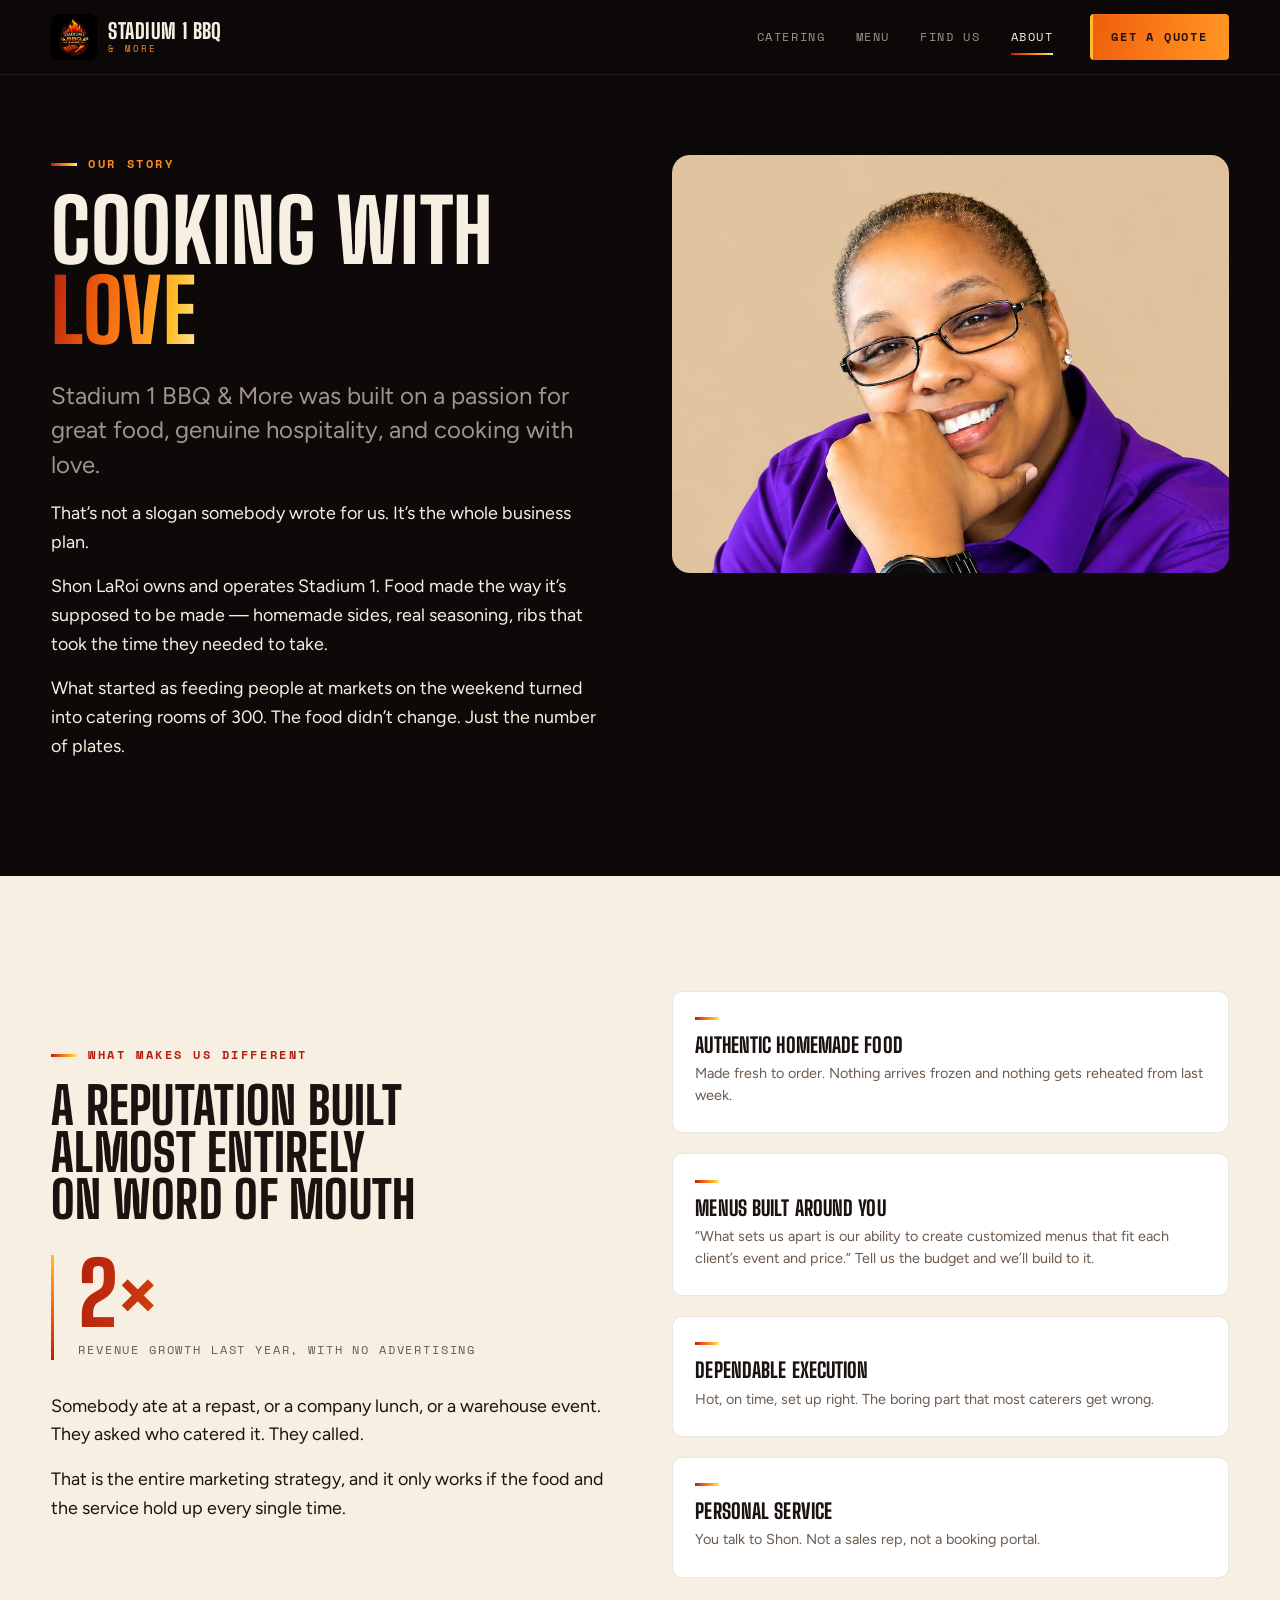
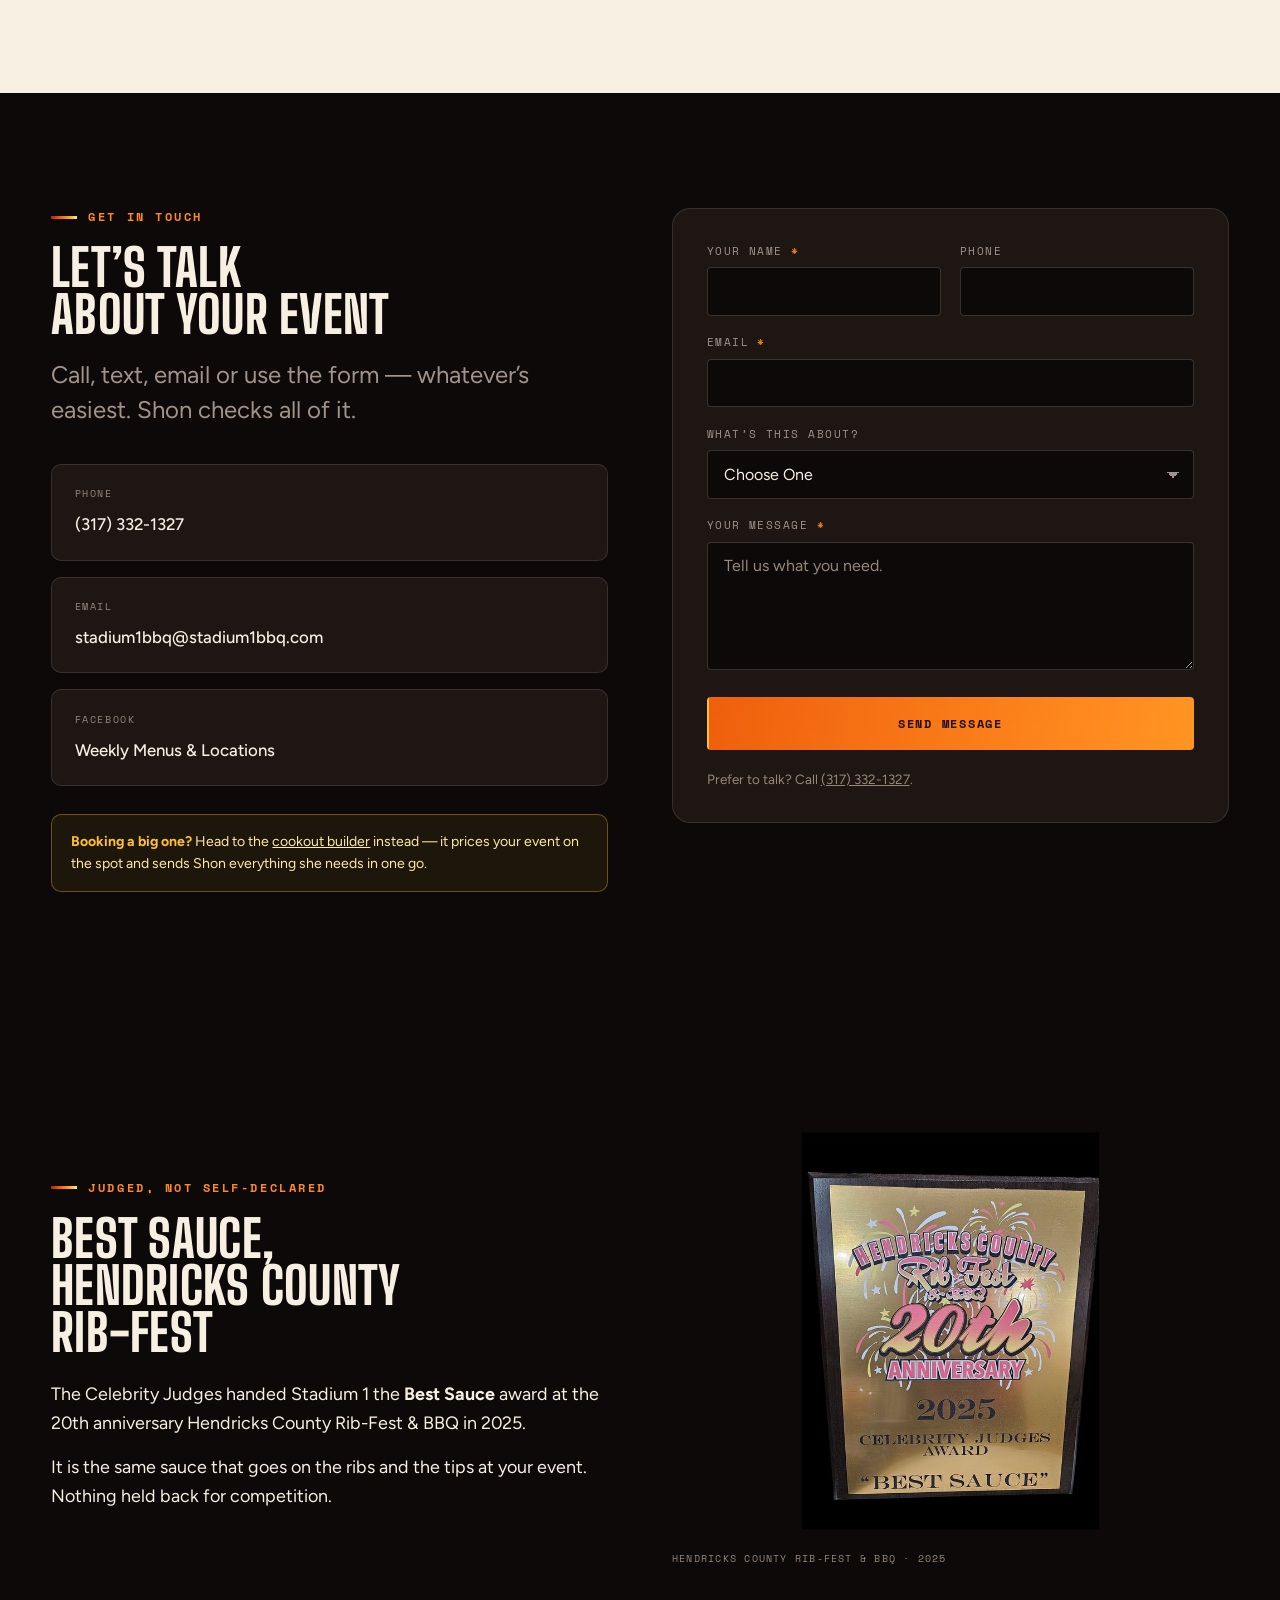
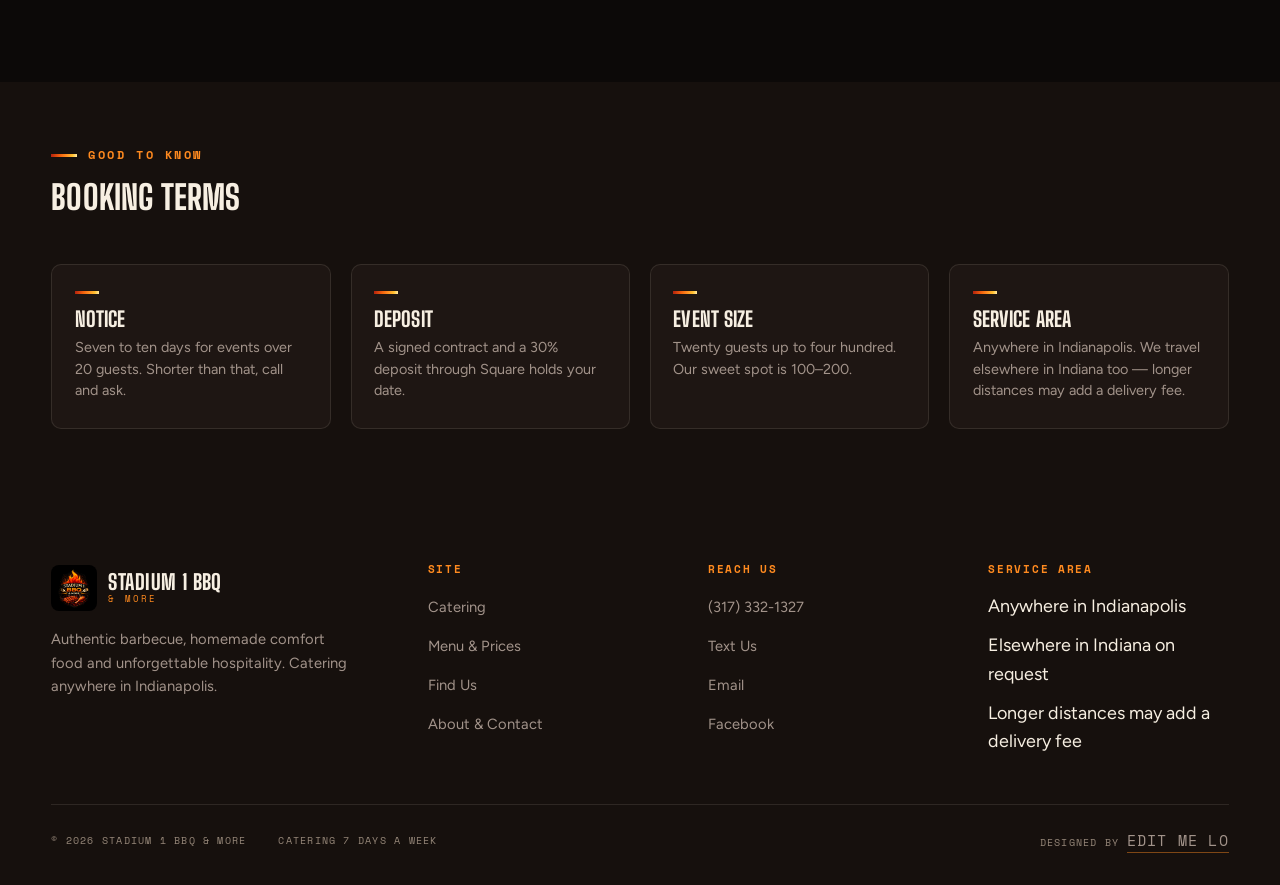
==== about/index.html @ d0ff3a79 "Rebuild the menu and builder from Shon's October pricing sheets Her note with them: "These will be t" ====
<!DOCTYPE html>
<html lang="en">
<head>
<meta charset="utf-8">
<script>document.documentElement.className+=" js";</script>
<meta name="viewport" content="width=device-width, initial-scale=1">
<title>About &amp; Contact — Stadium 1 BBQ &amp; More</title>
<meta name="description" content="Stadium 1 BBQ & More was built on great food, genuine hospitality and cooking with love. Meet Shon LaRoi and get in touch about your event.">
<link rel="canonical" href="https://www.stadium1bbq.com/about">
<meta property="og:title" content="About &amp; Contact — Stadium 1 BBQ &amp; More">
<meta property="og:description" content="Built on great food, genuine hospitality and cooking with love.">
<meta property="og:url" content="https://www.stadium1bbq.com/about">
<meta property="og:image" content="https://www.stadium1bbq.com/assets/img/trifle.jpg">
<link rel="icon" href="/assets/img/logo-sm.png?v=10">
<link rel="preconnect" href="https://fonts.googleapis.com">
<link rel="preconnect" href="https://fonts.gstatic.com" crossorigin>
<link href="https://fonts.googleapis.com/css2?family=Big+Shoulders+Display:wght@700;800&family=Figtree:wght@400;500;600&family=Space+Mono:wght@400;700&display=swap" rel="stylesheet">
<link rel="stylesheet" href="/assets/css/site.css?v=10">
</head>
<body>
<a class="skip-link" href="#main">Skip to content</a>

<header class="masthead">
  <div class="shell masthead__inner">
    <a class="brand" href="/home">
      <img src="/assets/img/logo-sm.png?v=10" alt="" width="46" height="46">
      <span class="brand__type">
        <span class="brand__name">Stadium 1 BBQ</span>
        <span class="brand__sub">&amp; More</span>
      </span>
    </a>
    <button class="burger" data-burger aria-expanded="false" aria-controls="nav" aria-label="Menu">
      <span></span><span></span><span></span>
    </button>
    <nav class="nav" id="nav" data-nav aria-label="Main">
      <a class="nav__link" href="/catering">Catering</a>
      <a class="nav__link" href="/menu">Menu</a>
      <a class="nav__link" href="/find-us">Find Us</a>
      <a class="nav__link" href="/about" aria-current="page">About</a>
      <a class="btn btn--fire nav__cta" href="/catering#build">Get a Quote</a>
    </nav>
  </div>
</header>

<main id="main">

  <!-- ── Story ───────────────────────────────────────────────── -->
  <section class="band" style="padding-top:clamp(3rem,7vw,5rem)">
    <div class="shell">
      <div class="split" style="align-items:start">
        <div data-reveal>
          <p class="eyebrow">Our story</p>
          <h1 class="h-lg">Cooking with<br><span class="hot">love</span></h1>
          <div class="prose" style="margin-top:1.75rem">
            <p class="lede">Stadium 1 BBQ &amp; More was built on a passion for great food, genuine hospitality, and cooking with love.</p>
            <p>That&rsquo;s not a slogan somebody wrote for us. It&rsquo;s the whole business plan.</p>
            <p>Shon LaRoi owns and operates Stadium 1. Food made the way it&rsquo;s supposed to be made &mdash; homemade sides, real seasoning, ribs that took the time they needed to take.</p>
            <p>What started as feeding people at markets on the weekend turned into catering rooms of 300. The food didn&rsquo;t change. Just the number of plates.</p>
          </div>
        </div>
        <div class="split__media" data-reveal data-reveal-delay="1">
          <img src="/assets/img/shon.jpg?v=10" alt="Shon LaRoi, owner of Stadium 1 BBQ &amp; More" loading="lazy" width="1000" height="750">
        </div>
      </div>
    </div>
  </section>

  <!-- ── The word of mouth stat ──────────────────────────────── -->
  <section class="band band--cream">
    <div class="shell">
      <div class="split">
        <div data-reveal>
          <p class="eyebrow">What makes us different</p>
          <h2 class="h-md">A reputation built<br>almost entirely<br>on word of mouth</h2>
          <div class="stat">
            <div class="stat__num">2&times;</div>
            <p class="stat__label">Revenue growth last year, with no advertising</p>
          </div>
          <div class="prose">
            <p>Somebody ate at a repast, or a company lunch, or a warehouse event. They asked who catered it. They called.</p>
            <p>That is the entire marketing strategy, and it only works if the food and the service hold up every single time.</p>
          </div>
        </div>
        <div data-reveal data-reveal-delay="1">
          <div class="steps steps--plain" style="grid-template-columns:1fr">
            <div class="step">
              <h3>Authentic homemade food</h3>
              <p>Made fresh to order. Nothing arrives frozen and nothing gets reheated from last week.</p>
            </div>
            <div class="step">
              <h3>Menus built around you</h3>
              <p>&ldquo;What sets us apart is our ability to create customized menus that fit each client&rsquo;s event and price.&rdquo; Tell us the budget and we&rsquo;ll build to it.</p>
            </div>
            <div class="step">
              <h3>Dependable execution</h3>
              <p>Hot, on time, set up right. The boring part that most caterers get wrong.</p>
            </div>
            <div class="step">
              <h3>Personal service</h3>
              <p>You talk to Shon. Not a sales rep, not a booking portal.</p>
            </div>
          </div>
        </div>
      </div>
    </div>
  </section>

  <!-- ── Contact ─────────────────────────────────────────────── -->
  <section class="band" id="contact">
    <div class="shell">
      <div class="split" style="align-items:start">
        <div data-reveal>
          <p class="eyebrow">Get in touch</p>
          <h2 class="h-md">Let&rsquo;s talk<br>about your event</h2>
          <p class="lede" style="margin-top:1.25rem">Call, text, email or use the form &mdash; whatever&rsquo;s easiest. Shon checks all of it.</p>

          <div class="contacts contacts--stack" style="margin-top:2.25rem">
            <a class="contact-card" href="tel:+13173321327">
              <p class="contact-card__k">Phone</p>
              <p class="contact-card__v">(317) 332-1327</p>
            </a>
            <a class="contact-card" href="mailto:stadium1bbq@stadium1bbq.com">
              <p class="contact-card__k">Email</p>
              <p class="contact-card__v contact-card__v--email">stadium1bbq@stadium1bbq.com</p>
            </a>
            <a class="contact-card" href="https://www.facebook.com/Stadium1BBQSportsPubAndGrill/" target="_blank" rel="noopener">
              <p class="contact-card__k">Facebook</p>
              <p class="contact-card__v">Weekly Menus &amp; Locations</p>
            </a>
          </div>

          <div class="notice" style="margin-top:1.75rem">
            <strong>Booking a big one?</strong>
            Head to the <a href="/catering#build">cookout builder</a> instead &mdash; it prices your event on the spot and sends Shon everything she needs in one go.
          </div>
        </div>

        <div class="panel" data-reveal data-reveal-delay="1">
          <form class="form" data-no-endpoint novalidate>
            <div class="form__row">
              <div>
                <label for="c-name">Your name <span class="req">*</span></label>
                <input id="c-name" name="name" type="text" autocomplete="name" required>
              </div>
              <div>
                <label for="c-phone">Phone</label>
                <input id="c-phone" name="phone" type="tel" autocomplete="tel">
              </div>
            </div>

            <div>
              <label for="c-email">Email <span class="req">*</span></label>
              <input id="c-email" name="email" type="email" autocomplete="email" required>
            </div>

            <div>
              <label for="c-subject">What&rsquo;s this about?</label>
              <select id="c-subject" name="subject">
                <option value="">Choose One</option>
                <option>Catering Inquiry</option>
                <option>Market Plates &amp; Locations</option>
                <option>Desserts</option>
                <option>Something Else</option>
              </select>
            </div>

            <div>
              <label for="c-message">Your message <span class="req">*</span></label>
              <textarea id="c-message" name="message" required placeholder="Tell us what you need."></textarea>
            </div>

            <div class="notice" data-form-status hidden></div>

            <button class="btn btn--fire" type="submit">Send Message</button>
            <p class="form__note">Prefer to talk? Call <a href="tel:+13173321327">(317) 332-1327</a>.</p>
          </form>
        </div>
      </div>
    </div>
  </section>

  <!-- ── Proof ───────────────────────────────────────────────── -->
  <section class="band">
    <div class="shell">
      <div class="split">
        <div data-reveal>
          <p class="eyebrow">Judged, not self-declared</p>
          <h2 class="h-md">Best Sauce,<br>Hendricks County<br>Rib-Fest</h2>
          <div class="prose" style="margin-top:1.5rem">
            <p>The Celebrity Judges handed Stadium 1 the <strong>Best Sauce</strong> award at the 20th anniversary Hendricks County Rib-Fest &amp; BBQ in 2025.</p>
            <p>It is the same sauce that goes on the ribs and the tips at your event. Nothing held back for competition.</p>
          </div>
        </div>
        <div class="split__media" data-reveal data-reveal-delay="1">
          <figure class="figure-wide">
            <img src="/assets/img/award.jpg?v=10" alt="Hendricks County Rib-Fest 2025 Celebrity Judges Award plaque for Best Sauce" loading="lazy" width="1000" height="750">
            <figcaption>Hendricks County Rib-Fest &amp; BBQ &middot; 2025</figcaption>
          </figure>
        </div>
      </div>
    </div>
  </section>

  <!-- ── Booking terms ───────────────────────────────────────── -->
  <section class="band band--coal band--tight">
    <div class="shell">
      <div class="head" data-reveal>
        <div>
          <p class="eyebrow">Good to know</p>
          <h2 class="h-sm">Booking terms</h2>
        </div>
      </div>
      <div class="steps steps--plain">
        <div class="step" data-reveal>
          <h3>Notice</h3>
          <p>Seven to ten days for events over 20 guests. Shorter than that, call and ask.</p>
        </div>
        <div class="step" data-reveal data-reveal-delay="1">
          <h3>Deposit</h3>
          <p>A signed contract and a 30% deposit through Square holds your date.</p>
        </div>
        <div class="step" data-reveal data-reveal-delay="2">
          <h3>Event size</h3>
          <p>Twenty guests up to four hundred. Our sweet spot is 100&ndash;200.</p>
        </div>
        <div class="step" data-reveal data-reveal-delay="3">
          <h3>Service area</h3>
          <p>Anywhere in Indianapolis. We travel elsewhere in Indiana too &mdash; longer distances may add a delivery fee.</p>
        </div>
      </div>
    </div>
  </section>

</main>

<footer class="footer">
  <div class="shell">
    <div class="footer__grid">
      <div>
        <a class="brand" href="/home" style="margin-bottom:1.1rem">
          <img src="/assets/img/logo-sm.png?v=10" alt="" width="46" height="46">
          <span class="brand__type">
            <span class="brand__name">Stadium 1 BBQ</span>
            <span class="brand__sub">&amp; More</span>
          </span>
        </a>
        <p class="footer__blurb">Authentic barbecue, homemade comfort food and unforgettable hospitality. Catering anywhere in Indianapolis.</p>
      </div>
      <div>
        <h3>Site</h3>
        <ul>
          <li><a href="/catering">Catering</a></li>
          <li><a href="/menu">Menu &amp; Prices</a></li>
          <li><a href="/find-us">Find Us</a></li>
          <li><a href="/about">About &amp; Contact</a></li>
        </ul>
      </div>
      <div>
        <h3>Reach Us</h3>
        <ul>
          <li><a href="tel:+13173321327">(317) 332-1327</a></li>
          <li><a href="sms:+13173321327">Text Us</a></li>
          <li><a href="mailto:stadium1bbq@stadium1bbq.com">Email</a></li>
          <li><a href="https://www.facebook.com/Stadium1BBQSportsPubAndGrill/" target="_blank" rel="noopener">Facebook</a></li>
        </ul>
      </div>
      <div>
        <h3>Service Area</h3>
        <ul>
          <li>Anywhere in Indianapolis</li>
          <li>Elsewhere in Indiana on request</li>
          <li>Longer distances may add a delivery fee</li>
        </ul>
      </div>
    </div>
    <div class="footer__bottom">
      <p>&copy; <span data-year>2026</span> Stadium 1 BBQ &amp; More</p>
      <p>Catering 7 Days a Week</p>
      <p class="footer__credit">Designed by <a href="https://www.editmelo.com/" target="_blank" rel="noopener">Edit Me Lo</a></p>
    </div>
  </div>
</footer>

<script src="/assets/js/site.js?v=10" defer></script>
</body>
</html>
---- assets/css/site.css ----
/* ==========================================================================
   Stadium 1 BBQ & More — site styles
   Palette sampled from the logo: char ground + ember→gold heat ramp.
   ========================================================================== */

/* --------------------------------------------------------------------------
   1. Tokens
   -------------------------------------------------------------------------- */
:root {
  /* Ground — warm-biased blacks, never pure #000 */
  --char:        #0c0908;
  --coal:        #16100d;
  --soot:        #1e1613;
  --ash:         #2e231d;

  /* Warm paper — the hospitality half of the brand */
  --cream:       #f7efe2;
  --cream-deep:  #ece0cd;
  --ink:         #1a1310;

  /* The heat ramp. Used as a gradient, not as flat accents. */
  --ember-deep:  #b3200e;
  --ember:       #ef5f0c;
  --flame:       #ff8a1f;
  --gold:        #ffc02e;
  --white-hot:   #ffe9a8;

  --smoke:       #a2938a;
  /* Light enough to clear 4.5:1 on every dark surface we use, since this
     colour carries small labels, notes and table headers. */
  --smoke-dim:   #968779;

  --ramp: linear-gradient(100deg, var(--ember-deep) 0%, var(--ember) 34%, var(--flame) 58%, var(--gold) 82%, var(--white-hot) 100%);
  --ramp-v: linear-gradient(to top, var(--ember-deep) 0%, var(--ember) 45%, var(--flame) 72%, var(--gold) 100%);
  /* Button ramp starts at ember, not the deep red — dark label text only
     reaches 2.7:1 against #b3200e but clears 5.4:1 from ember upward. */
  --ramp-btn: linear-gradient(100deg, var(--ember) 0%, var(--flame) 45%, var(--gold) 100%);

  /* Type */
  --display: "Big Shoulders Display", "Haettenschweiler", "Arial Narrow", sans-serif;
  --body:    "Figtree", -apple-system, BlinkMacSystemFont, "Segoe UI", Roboto, sans-serif;
  --ticket:  "Space Mono", ui-monospace, "SFMono-Regular", Menlo, monospace;

  /* Scale */
  --step--1: clamp(0.82rem, 0.79rem + 0.15vw, 0.9rem);
  --step-0:  clamp(1rem, 0.96rem + 0.2vw, 1.12rem);
  --step-1:  clamp(1.2rem, 1.1rem + 0.5vw, 1.5rem);
  --step-2:  clamp(1.5rem, 1.3rem + 1vw, 2.2rem);
  --step-3:  clamp(2rem, 1.6rem + 2vw, 3.4rem);
  --step-4:  clamp(2.8rem, 1.9rem + 4.4vw, 6rem);
  --step-5:  clamp(3.4rem, 2rem + 7vw, 9rem);

  --gutter: clamp(1.25rem, 4vw, 3.5rem);
  --measure: 62ch;
  --shell: 1240px;

  --r-sm: 4px;
  --r:    10px;
  --r-lg: 18px;

  --ease: cubic-bezier(.22, .68, .3, 1);
}

/* --------------------------------------------------------------------------
   2. Reset & base
   -------------------------------------------------------------------------- */
*, *::before, *::after { box-sizing: border-box; }

html { -webkit-text-size-adjust: 100%; scroll-behavior: smooth; }

body {
  margin: 0;
  background: var(--char);
  color: var(--cream);
  font-family: var(--body);
  font-size: var(--step-0);
  line-height: 1.6;
  -webkit-font-smoothing: antialiased;
  overflow-x: hidden;
}

img, svg, video { display: block; max-width: 100%; height: auto; }

h1, h2, h3, h4 {
  font-family: var(--display);
  font-weight: 800;
  line-height: 0.92;
  letter-spacing: 0.005em;
  text-transform: uppercase;
  margin: 0;
  text-wrap: balance;
}

p { margin: 0 0 1rem; }
p:last-child { margin-bottom: 0; }

a { color: inherit; }

:focus-visible {
  outline: 3px solid var(--gold);
  outline-offset: 3px;
  border-radius: 2px;
}

.skip-link {
  position: absolute; left: 0; top: -100px;
  background: var(--gold); color: var(--ink);
  padding: 0.75rem 1.25rem; z-index: 200;
  font-family: var(--ticket); font-size: 0.8rem;
  text-transform: uppercase; letter-spacing: 0.1em;
  text-decoration: none;
}
.skip-link:focus { top: 0; }

.sr-only {
  position: absolute; width: 1px; height: 1px;
  padding: 0; margin: -1px; overflow: hidden;
  clip: rect(0 0 0 0); white-space: nowrap; border: 0;
}

/* --------------------------------------------------------------------------
   3. Layout primitives
   -------------------------------------------------------------------------- */
.shell {
  width: min(100% - (var(--gutter) * 2), var(--shell));
  margin-inline: auto;
}
.shell--wide { width: min(100% - (var(--gutter) * 2), 1480px); }

.band { padding-block: clamp(3.5rem, 9vw, 7.5rem); position: relative; }
.band--tight { padding-block: clamp(2.5rem, 5vw, 4rem); }
.band--cream { background: var(--cream); color: var(--ink); }
.band--coal  { background: var(--coal); }

/* Hairline of heat between bands */
.band--cream + .band, .band + .band--cream { border-top: none; }

.rule {
  height: 3px; border: 0; margin: 0;
  background: var(--ramp);
}
.rule--thin { height: 2px; opacity: 0.7; }

/* --------------------------------------------------------------------------
   4. Typographic components
   -------------------------------------------------------------------------- */
.eyebrow {
  font-family: var(--ticket);
  font-size: 0.72rem;
  font-weight: 700;
  text-transform: uppercase;
  letter-spacing: 0.22em;
  color: var(--flame);
  margin: 0 0 1.1rem;
  display: flex;
  align-items: center;
  gap: 0.7rem;
}
.eyebrow::before {
  content: "";
  width: 26px; height: 3px;
  background: var(--ramp);
  flex: none;
}
.band--cream .eyebrow { color: var(--ember-deep); }

.h-xl { font-size: var(--step-5); }
.h-lg { font-size: var(--step-4); }
.h-md { font-size: var(--step-3); }
.h-sm { font-size: var(--step-2); }

.lede {
  font-size: var(--step-1);
  line-height: 1.45;
  color: var(--smoke);
  max-width: 46ch;
  font-weight: 400;
}
.band--cream .lede { color: #59493f; }

.prose { max-width: var(--measure); }
.prose p + p { margin-top: 0.4rem; }

/* Heat-filled headline word */
.hot {
  background: var(--ramp);
  -webkit-background-clip: text;
  background-clip: text;
  color: transparent;
}

/* --------------------------------------------------------------------------
   5. Buttons
   -------------------------------------------------------------------------- */
.btn {
  --btn-bg: transparent;
  --btn-fg: var(--cream);
  display: inline-flex;
  align-items: center;
  justify-content: center;
  gap: 0.6rem;
  padding: 0.95rem 1.7rem;
  font-family: var(--ticket);
  font-size: 0.78rem;
  font-weight: 700;
  text-transform: uppercase;
  letter-spacing: 0.14em;
  text-decoration: none;
  border: 2px solid var(--ash);
  border-radius: var(--r-sm);
  background: var(--btn-bg);
  color: var(--btn-fg);
  cursor: pointer;
  transition: transform .18s var(--ease), border-color .18s var(--ease), background-color .18s var(--ease), color .18s var(--ease);
  text-align: center;
}
.btn:hover { transform: translateY(-2px); }

.btn--fire {
  border-color: transparent;
  background: var(--ramp-btn);
  background-size: 180% 100%;
  background-position: 0% 50%;
  color: #22120a;
  transition: transform .18s var(--ease), background-position .45s var(--ease);
}
.btn--fire:hover { background-position: 100% 50%; }

.btn--ghost { border-color: rgba(247,239,226,.28); }
.btn--ghost:hover { border-color: var(--gold); color: var(--gold); }

.band--cream .btn--ghost { border-color: rgba(26,19,16,.22); color: var(--ink); }
.band--cream .btn--ghost:hover { border-color: var(--ember-deep); color: var(--ember-deep); }

.btn-row { display: flex; flex-wrap: wrap; gap: 0.85rem; }

/* --------------------------------------------------------------------------
   6. Header
   -------------------------------------------------------------------------- */
.masthead {
  position: sticky; top: 0; z-index: 100;
  background: rgba(12,9,8,.82);
  backdrop-filter: blur(14px);
  -webkit-backdrop-filter: blur(14px);
  border-bottom: 1px solid rgba(247,239,226,.09);
}
.masthead__inner {
  display: flex; align-items: center; gap: 1.5rem;
  min-height: 74px;
}
.brand { display: flex; align-items: center; gap: 0.7rem; text-decoration: none; flex: none; }
.brand img { width: 46px; height: 46px; object-fit: contain; border-radius: 8px; }
.brand__type { display: flex; flex-direction: column; line-height: 1; }
.brand__name {
  font-family: var(--display); font-weight: 800;
  font-size: 1.32rem; text-transform: uppercase;
  letter-spacing: 0.02em; color: var(--cream);
}
.brand__sub {
  font-family: var(--ticket); font-size: 0.56rem;
  letter-spacing: 0.24em; text-transform: uppercase;
  color: var(--flame); margin-top: 3px;
}

.nav { margin-left: auto; display: flex; align-items: center; gap: 1.9rem; }
.nav__link {
  font-family: var(--ticket); font-size: 0.75rem;
  text-transform: uppercase; letter-spacing: 0.13em;
  text-decoration: none; color: var(--smoke);
  padding: 0.4rem 0; position: relative;
  transition: color .18s var(--ease);
}
.nav__link:hover, .nav__link[aria-current="page"] { color: var(--cream); }
.nav__link[aria-current="page"]::after {
  content: ""; position: absolute; left: 0; right: 0; bottom: -2px;
  height: 2px; background: var(--ramp);
}

.nav__cta { margin-left: 0.4rem; padding: 0.7rem 1.2rem; }

.burger {
  display: none; margin-left: auto;
  width: 46px; height: 46px;
  background: none; border: 1px solid rgba(247,239,226,.2);
  border-radius: var(--r-sm); cursor: pointer;
  padding: 0; place-items: center;
}
.burger span {
  display: block; width: 20px; height: 2px;
  background: var(--cream); margin: 3.5px auto;
  transition: transform .25s var(--ease), opacity .2s var(--ease);
}
.burger[aria-expanded="true"] span:nth-child(1) { transform: translateY(5.5px) rotate(45deg); }
.burger[aria-expanded="true"] span:nth-child(2) { opacity: 0; }
.burger[aria-expanded="true"] span:nth-child(3) { transform: translateY(-5.5px) rotate(-45deg); }

@media (max-width: 900px) {
  .burger { display: grid; }
  .nav {
    position: fixed; inset: 74px 0 auto 0;
    flex-direction: column; align-items: stretch; gap: 0;
    background: var(--coal);
    border-bottom: 1px solid rgba(247,239,226,.1);
    padding: 0.5rem var(--gutter) 1.75rem;
    transform: translateY(-12px);
    opacity: 0; visibility: hidden;
    transition: opacity .22s var(--ease), transform .22s var(--ease), visibility .22s;
  }
  .nav[data-open="true"] { opacity: 1; visibility: visible; transform: translateY(0); }
  .nav__link { padding: 1rem 0; border-bottom: 1px solid rgba(247,239,226,.08); font-size: 0.95rem; }
  .nav__link[aria-current="page"]::after { display: none; }
  .nav__cta { margin: 1.25rem 0 0; }
}

/* --------------------------------------------------------------------------
   7. Hero
   -------------------------------------------------------------------------- */
.hero { position: relative; isolation: isolate; overflow: hidden; }
.hero__media { position: absolute; inset: 0; z-index: -2; }
.hero__media img { width: 100%; height: 100%; object-fit: cover; }
.hero__media::after {
  content: ""; position: absolute; inset: 0;
  background:
    linear-gradient(to top, var(--char) 4%, rgba(12,9,8,.86) 32%, rgba(12,9,8,.52) 66%, rgba(12,9,8,.72) 100%),
    radial-gradient(90% 70% at 15% 82%, rgba(239,95,12,.22), transparent 62%);
}
/* Photo-free hero. Used where we have no real photograph of Shon's food
   rather than filling the space with stock. Ember glow off the bottom
   left, with charcoal grate lines rising out of it. */
.hero--type {
  background:
    radial-gradient(115% 85% at 10% 105%, rgba(239,95,12,.30), transparent 62%),
    radial-gradient(75% 60% at 88% -10%, rgba(255,192,46,.10), transparent 65%),
    var(--char);
}
.hero--type::before {
  content: "";
  position: absolute; inset: 0; z-index: -1;
  background: repeating-linear-gradient(90deg,
    rgba(247,239,226,.055) 0 1px, transparent 1px 44px);
  -webkit-mask-image: linear-gradient(to top, #000 0%, transparent 68%);
  mask-image: linear-gradient(to top, #000 0%, transparent 68%);
  pointer-events: none;
}

/* For high-key photographs that would otherwise fight the headline. */
.hero--bright .hero__media::after {
  background:
    linear-gradient(to right, rgba(12,9,8,.94) 0%, rgba(12,9,8,.82) 38%, rgba(12,9,8,.42) 78%, rgba(12,9,8,.55) 100%),
    linear-gradient(to top, var(--char) 3%, rgba(12,9,8,.7) 30%, rgba(12,9,8,.4) 70%, rgba(12,9,8,.65) 100%);
}
@media (max-width: 760px) {
  .hero--bright .hero__media::after {
    background: linear-gradient(to top, var(--char) 3%, rgba(12,9,8,.88) 30%, rgba(12,9,8,.78) 100%);
  }
}
.hero__inner {
  padding-block: clamp(5rem, 15vh, 9rem) clamp(3.5rem, 8vh, 6rem);
  min-height: min(86vh, 780px);
  display: flex; flex-direction: column; justify-content: flex-end;
}
.hero h1 {
  font-size: var(--step-5);
  max-width: 15ch;
  margin-bottom: 1.5rem;
}
.hero .lede { max-width: 44ch; color: #d6c9bd; margin-bottom: 2.2rem; }

/* Ticket strip of hard facts */
.facts {
  display: flex; flex-wrap: wrap;
  font-family: var(--ticket);
  font-size: 0.7rem; text-transform: uppercase;
  letter-spacing: 0.14em; color: var(--smoke);
  border-top: 1px solid rgba(247,239,226,.14);
  margin-top: clamp(2.5rem, 6vw, 4rem);
  padding-top: 1.1rem;
  gap: 0.6rem 2rem;
}
.facts b { color: var(--gold); font-weight: 700; }

/* --------------------------------------------------------------------------
   8. Two-door split (catering | plates)
   -------------------------------------------------------------------------- */
.doors { display: grid; gap: 1.25rem; grid-template-columns: repeat(2, 1fr); }
@media (max-width: 780px) { .doors { grid-template-columns: 1fr; } }

.door {
  position: relative; isolation: isolate; overflow: hidden;
  border-radius: var(--r-lg);
  min-height: 380px;
  padding: clamp(1.6rem, 3vw, 2.5rem);
  display: flex; flex-direction: column; justify-content: flex-end;
  text-decoration: none; color: var(--cream);
  border: 1px solid rgba(247,239,226,.1);
  transition: transform .3s var(--ease), border-color .3s var(--ease);
}
.door:hover { transform: translateY(-5px); border-color: rgba(255,192,46,.45); }
.door img {
  position: absolute; inset: 0; z-index: -2;
  width: 100%; height: 100%; object-fit: cover;
  transition: transform .6s var(--ease);
}
.door:hover img { transform: scale(1.05); }
.door::after {
  content: ""; position: absolute; inset: 0; z-index: -1;
  background: linear-gradient(to top, rgba(12,9,8,.95) 12%, rgba(12,9,8,.55) 55%, rgba(12,9,8,.25) 100%);
}
.door h3 { font-size: var(--step-3); margin-bottom: 0.6rem; }
.door p { color: #cdbfb3; max-width: 34ch; margin-bottom: 1.2rem; font-size: 0.96rem; }
.door__go {
  font-family: var(--ticket); font-size: 0.74rem;
  text-transform: uppercase; letter-spacing: 0.14em;
  color: var(--gold); display: inline-flex; align-items: center; gap: 0.5rem;
}
.door__go span { transition: transform .25s var(--ease); display: inline-block; }
.door:hover .door__go span { transform: translateX(5px); }

/* Photo-free door. Same grate-and-ember language as .hero--type. */
.door--type {
  background:
    radial-gradient(105% 80% at 8% 108%, rgba(239,95,12,.30), transparent 62%),
    linear-gradient(170deg, var(--soot), var(--char) 72%);
}
.door--type::before {
  content: ""; position: absolute; inset: 0; z-index: -1;
  background: repeating-linear-gradient(90deg,
    rgba(247,239,226,.06) 0 1px, transparent 1px 38px);
  -webkit-mask-image: linear-gradient(to top, #000 0%, transparent 72%);
  mask-image: linear-gradient(to top, #000 0%, transparent 72%);
}
.door--type::after { display: none; }
.door--type { min-height: 300px; }

/* Second door reads warmer, so the pair doesn't look like a mistake. */
.door--type.door--gold {
  background:
    radial-gradient(105% 80% at 92% 108%, rgba(255,192,46,.24), transparent 62%),
    linear-gradient(190deg, var(--soot), var(--char) 72%);
}

/* --------------------------------------------------------------------------
   9. Section heading block
   -------------------------------------------------------------------------- */
.head {
  display: grid; grid-template-columns: minmax(0,1fr) minmax(0,auto);
  gap: 1.5rem 3rem; align-items: end;
  margin-bottom: clamp(2rem, 4vw, 3.25rem);
}
@media (max-width: 760px) { .head { grid-template-columns: 1fr; align-items: start; } }

/* --------------------------------------------------------------------------
   10. Dish grid
   -------------------------------------------------------------------------- */
.dishes { display: grid; gap: 1.25rem; grid-template-columns: repeat(auto-fit, minmax(250px, 1fr)); }

.dish {
  border-radius: var(--r); overflow: hidden;
  background: var(--soot);
  border: 1px solid rgba(247,239,226,.09);
  display: flex; flex-direction: column;
  transition: border-color .25s var(--ease), transform .25s var(--ease);
}
.dish:hover { border-color: rgba(255,138,31,.4); transform: translateY(-3px); }
.dish__img { aspect-ratio: 4 / 3; overflow: hidden; background: var(--ash); }
.dish__img img { width: 100%; height: 100%; object-fit: cover; }
.dish__body { padding: 1.15rem 1.25rem 1.35rem; flex: 1; display: flex; flex-direction: column; }
.dish h3 { font-size: 1.45rem; margin-bottom: 0.4rem; }
.dish p { color: var(--smoke); font-size: 0.9rem; line-height: 1.5; margin-bottom: 0.9rem; }
.dish__price {
  margin-top: auto;
  font-family: var(--ticket); font-size: 0.78rem;
  color: var(--gold); letter-spacing: 0.04em;
}
.dish__tag {
  display: inline-block;
  font-family: var(--ticket); font-size: 0.6rem;
  text-transform: uppercase; letter-spacing: 0.16em;
  color: var(--flame); border: 1px solid rgba(255,138,31,.4);
  padding: 0.2rem 0.5rem; border-radius: 2px; margin-bottom: 0.7rem;
  align-self: flex-start;
}

/* --------------------------------------------------------------------------
   11. Story / word-of-mouth
   -------------------------------------------------------------------------- */
.split {
  display: grid; gap: clamp(2rem, 5vw, 4.5rem);
  grid-template-columns: repeat(auto-fit, minmax(300px, 1fr));
  align-items: center;
}
.split__media img { border-radius: var(--r-lg); width: 100%; }

.stat {
  border-left: 3px solid transparent;
  border-image: var(--ramp-v) 1;
  padding-left: 1.5rem;
  margin: 2rem 0;
}
.stat__num {
  font-family: var(--display); font-weight: 800;
  font-size: var(--step-4); line-height: 0.9;
  background: var(--ramp); -webkit-background-clip: text; background-clip: text; color: transparent;
}
.stat__label {
  font-family: var(--ticket); font-size: 0.72rem;
  text-transform: uppercase; letter-spacing: 0.16em;
  color: var(--smoke-dim); margin-top: 0.5rem;
}
.band--cream .stat__label { color: #6b5a4e; }

/* --------------------------------------------------------------------------
   12. Steps
   -------------------------------------------------------------------------- */
.steps { display: grid; gap: 1.25rem; grid-template-columns: repeat(auto-fit, minmax(215px, 1fr)); counter-reset: step; }
.step {
  padding: 1.6rem 1.4rem;
  border: 1px solid rgba(247,239,226,.1);
  border-radius: var(--r);
  background: var(--soot);
  counter-increment: step;
  position: relative;
}
.step::before {
  content: counter(step, decimal-leading-zero);
  font-family: var(--ticket); font-size: 0.75rem; font-weight: 700;
  color: var(--ember); letter-spacing: 0.1em;
  display: block; margin-bottom: 0.9rem;
}
/* Numbers belong on a real sequence. Lists of qualities or facts get a
   heat mark instead, so the order doesn't imply a ranking. */
.steps--plain .step::before {
  content: "";
  width: 24px; height: 3px;
  background: var(--ramp);
  margin-bottom: 1rem;
}
.step h3 { font-size: 1.3rem; margin-bottom: 0.5rem; }
.step p { color: var(--smoke); font-size: 0.9rem; line-height: 1.5; }
.band--cream .step { background: #fff; border-color: rgba(26,19,16,.1); }
.band--cream .step p { color: #6b5a4e; }

/* --------------------------------------------------------------------------
   13. THE COOKOUT BUILDER  (signature)
   -------------------------------------------------------------------------- */
.builder {
  display: grid;
  grid-template-columns: minmax(0, 1.25fr) minmax(0, 1fr);
  gap: clamp(1.25rem, 2.5vw, 2rem);
  align-items: start;
}
/* Grid and flex children default to min-width:auto, which lets long
   content push the layout wider than the viewport. */
.builder > *, .split > *, .head > *, .footer__grid > * { min-width: 0; }
@media (max-width: 940px) { .builder { grid-template-columns: 1fr; } }

.panel {
  background: var(--soot);
  border: 1px solid rgba(247,239,226,.11);
  border-radius: var(--r-lg);
  padding: clamp(1.4rem, 3vw, 2.1rem);
}

.field + .field { margin-top: 2.1rem; }

.field__label {
  display: flex; align-items: baseline; justify-content: space-between;
  gap: 1rem; margin-bottom: 0.9rem;
}
.field__label h3 { font-size: 1.28rem; }
.field__hint {
  font-family: var(--ticket); font-size: 0.66rem;
  text-transform: uppercase; letter-spacing: 0.13em;
  color: var(--smoke-dim);
}

/* Guest slider */
.guests { display: flex; align-items: center; gap: 1.25rem; flex-wrap: wrap; }
.guests__count {
  font-family: var(--display); font-weight: 800;
  font-size: clamp(2.6rem, 6vw, 3.8rem); line-height: 0.85;
  background: var(--ramp); -webkit-background-clip: text; background-clip: text; color: transparent;
  min-width: 3.4ch;
  font-variant-numeric: tabular-nums;
}
.guests__unit {
  font-family: var(--ticket); font-size: 0.68rem;
  text-transform: uppercase; letter-spacing: 0.16em; color: var(--smoke-dim);
}

input[type="range"] {
  -webkit-appearance: none; appearance: none;
  width: 100%; height: 30px; background: none; cursor: pointer; margin: 0;
}
input[type="range"]::-webkit-slider-runnable-track {
  height: 8px; border-radius: 99px;
  background: linear-gradient(to right, var(--ember-deep), var(--flame) var(--fill, 40%), rgba(247,239,226,.13) var(--fill, 40%));
}
input[type="range"]::-moz-range-track {
  height: 8px; border-radius: 99px; background: rgba(247,239,226,.13);
}
input[type="range"]::-moz-range-progress {
  height: 8px; border-radius: 99px; background: linear-gradient(to right, var(--ember-deep), var(--flame));
}
input[type="range"]::-webkit-slider-thumb {
  -webkit-appearance: none; appearance: none;
  width: 26px; height: 26px; margin-top: -9px;
  border-radius: 50%;
  background: var(--gold);
  border: 3px solid var(--char);
  box-shadow: 0 0 0 1px var(--gold), 0 0 18px rgba(255,192,46,.55);
}
input[type="range"]::-moz-range-thumb {
  width: 20px; height: 20px; border-radius: 50%;
  background: var(--gold); border: 3px solid var(--char);
  box-shadow: 0 0 0 1px var(--gold), 0 0 18px rgba(255,192,46,.55);
}

/* Choice chips */
.chips { display: flex; flex-wrap: wrap; gap: 0.6rem; }
.chip { position: relative; }
.chip input { position: absolute; opacity: 0; width: 0; height: 0; }
.chip span {
  display: block;
  padding: 0.62rem 1.05rem;
  border: 1px solid rgba(247,239,226,.2);
  border-radius: 99px;
  font-size: 0.87rem;
  color: var(--smoke);
  cursor: pointer;
  transition: border-color .18s var(--ease), color .18s var(--ease), background-color .18s var(--ease);
  user-select: none;
}
.chip span:hover { border-color: rgba(255,192,46,.5); color: var(--cream); }
.chip input:checked + span {
  background: rgba(239,95,12,.16);
  border-color: var(--flame);
  color: var(--white-hot);
}
.chip input:focus-visible + span { outline: 3px solid var(--gold); outline-offset: 3px; }
.chip input:disabled + span { opacity: 0.35; cursor: not-allowed; }

/* A long list of choices, broken up under small headings. */
.chips__group {
  flex-basis: 100%;
  font-family: var(--ticket); font-size: 0.62rem;
  text-transform: uppercase; letter-spacing: 0.16em;
  color: var(--smoke-dim);
  margin: 0.6rem 0 -0.1rem;
}
.chips__group:first-child { margin-top: 0; }
.chips--extra { margin-top: 0.75rem; }

/* Service lines in the ticket: priced like pans, no pan drawing. */
.pan--extra .pan__qty { grid-column: 1 / -1; }
.pan--extra:first-of-type,
.pan:not(.pan--extra) + .pan--extra {
  border-top: 1px dashed rgba(247,239,226,.16);
  padding-top: 0.85rem;
}

/* ---- The pan build (the signature moment) ---- */
.ticket {
  position: sticky; top: 96px;
  background: var(--coal);
  border: 1px solid rgba(255,138,31,.28);
  border-radius: var(--r-lg);
  overflow: hidden;
}
@media (max-width: 940px) { .ticket { position: static; } }

.ticket__top {
  padding: 1.3rem clamp(1.2rem, 3vw, 1.75rem);
  border-bottom: 1px dashed rgba(247,239,226,.2);
}
.ticket__title {
  font-family: var(--ticket); font-size: 0.68rem;
  text-transform: uppercase; letter-spacing: 0.2em;
  color: var(--smoke-dim); margin-bottom: 0.9rem;
}
.ticket__range {
  font-family: var(--display); font-weight: 800;
  font-size: clamp(2.1rem, 5.5vw, 3rem); line-height: 0.9;
  background: var(--ramp); -webkit-background-clip: text; background-clip: text; color: transparent;
  font-variant-numeric: tabular-nums;
}
.ticket__per {
  font-family: var(--ticket); font-size: 0.72rem;
  color: var(--smoke); margin-top: 0.6rem; letter-spacing: 0.04em;
}
.ticket__note {
  font-family: var(--body); font-size: 0.8rem; line-height: 1.45;
  color: var(--smoke-dim); margin-top: 0.8rem;
}

.ticket__body { padding: 1.3rem clamp(1.2rem, 3vw, 1.75rem); }

.pans { display: flex; flex-direction: column; gap: 0.85rem; margin: 0; padding: 0; list-style: none; }

.pan { display: grid; grid-template-columns: 1fr auto; gap: 0.35rem 1rem; align-items: center; }
.pan__name {
  font-family: var(--ticket); font-size: 0.76rem;
  text-transform: uppercase; letter-spacing: 0.08em;
  color: var(--cream);
}
.pan__price {
  font-family: var(--ticket); font-size: 0.76rem;
  color: var(--gold); font-variant-numeric: tabular-nums;
}
.pan__vis {
  grid-column: 1 / -1;
  display: flex; gap: 4px 6px; align-items: center; flex-wrap: wrap;
  min-width: 0;
}
/* Each unit is a drawn steam-table pan, sized to its real fraction */
.pan__unit {
  height: 15px;
  border-radius: 2px 2px 4px 4px;
  background: var(--ramp);
  position: relative;
  box-shadow: inset 0 -3px 0 rgba(0,0,0,.28), inset 0 1px 0 rgba(255,255,255,.3);
}
.pan__unit--full  { flex: 3; }
.pan__unit--half  { flex: 1.5; }
.pan__unit--third { flex: 1; }
.pan__unit--lb    { flex: 1.2; }
.pan__unit--pc    { flex: 1.2; }
.pan__spacer { flex: 1 1 12px; min-width: 0; }
.pan__qty {
  font-family: var(--ticket); font-size: 0.62rem;
  color: var(--smoke-dim); letter-spacing: 0.08em;
  margin-left: auto; text-align: right;
}
@media (max-width: 520px) {
  .pan__spacer { display: none; }
  .pan__qty { flex: 1 0 100%; margin-left: 0; text-align: left; margin-top: 2px; }
}

.ticket__empty {
  color: var(--smoke-dim); font-size: 0.88rem; line-height: 1.5;
  padding: 0.5rem 0 0.2rem;
}

.ticket__foot {
  padding: 1.2rem clamp(1.2rem, 3vw, 1.75rem) 1.5rem;
  border-top: 1px dashed rgba(247,239,226,.2);
}
.ticket__foot .btn { width: 100%; }
.ticket__sent {
  font-family: var(--ticket); font-size: 0.66rem;
  text-transform: uppercase; letter-spacing: 0.14em;
  color: var(--gold); text-align: center;
  margin: 0.9rem 0 0; min-height: 1em; line-height: 1.5;
}
.ticket__sent:empty { margin: 0; }

.ticket__legal {
  font-family: var(--ticket); font-size: 0.6rem;
  text-transform: uppercase; letter-spacing: 0.12em;
  color: var(--smoke-dim); text-align: center; margin-top: 0.9rem; line-height: 1.6;
}

/* --------------------------------------------------------------------------
   14. Menu tables
   -------------------------------------------------------------------------- */
/* Keeping the price list narrower stops the prices drifting miles away
   from the dish names on a wide screen. */
.menu-group { max-width: 880px; }
.menu-group + .menu-group { margin-top: clamp(2.75rem, 6vw, 4.5rem); }

.menu-group__head {
  display: flex; align-items: baseline; gap: 1rem;
  border-bottom: 2px solid rgba(247,239,226,.15);
  padding-bottom: 0.85rem; margin-bottom: 0.4rem;
  flex-wrap: wrap;
}
.menu-group__head h2 { font-size: var(--step-2); }
.menu-group__head p {
  font-family: var(--ticket); font-size: 0.66rem;
  text-transform: uppercase; letter-spacing: 0.15em;
  color: var(--smoke-dim); margin: 0 0 0 auto;
}

.menu-table { width: 100%; border-collapse: collapse; }
.menu-table caption { text-align: left; }
.menu-table th {
  font-family: var(--ticket); font-size: 0.62rem; font-weight: 700;
  text-transform: uppercase; letter-spacing: 0.14em;
  color: var(--smoke-dim); text-align: right; font-weight: 400;
  padding: 0.9rem 0.5rem 0.7rem;
  border-bottom: 1px solid rgba(247,239,226,.1);
}
.menu-table th:first-child { text-align: left; }
.menu-table td {
  padding: 0.95rem 0.5rem;
  border-bottom: 1px solid rgba(247,239,226,.08);
  text-align: right;
  font-family: var(--ticket); font-size: 0.85rem;
  color: var(--gold);
  font-variant-numeric: tabular-nums;
  white-space: nowrap;
}
.menu-table td:first-child {
  text-align: left; font-family: var(--body); font-size: 1rem;
  color: var(--cream); white-space: normal;
}
.menu-table tr:hover td { background: rgba(255,138,31,.05); }
.menu-item__note { display: block; font-size: 0.8rem; color: var(--smoke-dim); margin-top: 0.15rem; }

/* The same price list on a cream band. Without these the dish names are
   cream on cream and disappear. */
.band--cream .menu-group__head { border-bottom-color: rgba(26,19,16,.22); }
.band--cream .menu-group__head p { color: #6b5a4e; }
.band--cream .menu-table th { color: #6b5a4e; border-bottom-color: rgba(26,19,16,.16); }
.band--cream .menu-table td { color: #a8330b; border-bottom-color: rgba(26,19,16,.12); }
.band--cream .menu-table td:first-child { color: var(--ink); }
.band--cream .menu-table tr:hover td { background: rgba(179,32,14,.05); }
.band--cream .menu-item__note { color: #6b5a4e; }

.table-scroll { overflow-x: auto; -webkit-overflow-scrolling: touch; }

/* --------------------------------------------------------------------------
   14b. Menu photographs
   -------------------------------------------------------------------------- */

/* Price list on the left, a photograph of the hovered item on the right. */
.menu-layout {
  display: grid;
  grid-template-columns: minmax(0, 1fr);
  gap: clamp(2rem, 4vw, 3.5rem);
  align-items: start;
}
@media (min-width: 1080px) {
  .menu-layout { grid-template-columns: minmax(0, 1fr) 360px; }
}

/* Thumbnail sat beside the dish name, on every screen size. */
.menu-item { display: flex; align-items: center; gap: 0.85rem; }
.menu-item__thumb {
  width: 48px; height: 48px; flex: none;
  border-radius: 6px; object-fit: cover;
  border: 1px solid rgba(247,239,226,.14);
  background: var(--ash);
}
.band--cream .menu-item__thumb { border-color: rgba(26,19,16,.14); }

/* Rows with no photograph keep the same indent so every dish name lines
   up, without drawing attention to the gap. */
.menu-item__thumb--none { border: 0; background: none; }

/* Smaller on phones so the price columns need less sideways swiping. */
@media (max-width: 480px) {
  .menu-item { gap: 0.6rem; }
  .menu-item__thumb { width: 38px; height: 38px; }
}
.menu-item__text { min-width: 0; }

tr[data-shot] { cursor: default; }
tr[data-shot]:hover .menu-item__thumb,
tr[data-shot]:focus-within .menu-item__thumb { border-color: var(--flame); }
tr[data-shot]:focus { outline: none; }
tr[data-shot]:focus-visible { outline: 3px solid var(--gold); outline-offset: -3px; }

/* The panel itself */
.menu-preview { position: sticky; top: 96px; }
.menu-preview[hidden] { display: none; }

.menu-preview__frame {
  border: 1px solid rgba(247,239,226,.12);
  border-radius: var(--r-lg);
  overflow: hidden;
  background: var(--soot);
}
.menu-preview__img {
  width: 100%; aspect-ratio: 4 / 3; object-fit: cover;
  display: block; background: var(--ash);
}
.menu-preview__caption {
  font-family: var(--display); font-weight: 800;
  text-transform: uppercase; font-size: 1.5rem;
  letter-spacing: 0.01em; line-height: 1;
  margin: 0; padding: 1rem 1.15rem 1.15rem;
  color: var(--cream);
}
.menu-preview__hint {
  font-family: var(--ticket); font-size: 0.62rem;
  text-transform: uppercase; letter-spacing: 0.15em;
  color: var(--smoke-dim); text-align: center;
  margin: 0.85rem 0 0;
}

/* A short fade when the photograph changes. */
@media (prefers-reduced-motion: no-preference) {
  .menu-preview.is-swapping .menu-preview__frame { animation: shot-swap .34s var(--ease); }
  @keyframes shot-swap {
    from { opacity: .35; transform: translateY(5px); }
    to   { opacity: 1;   transform: none; }
  }
}

/* Several short price lists side by side. */
.menu-columns {
  display: grid;
  grid-template-columns: minmax(0, 1fr);
  gap: clamp(2.5rem, 5vw, 3.5rem) clamp(2rem, 4vw, 3.5rem);
  align-items: start;
}
/* Two flowing columns, so a short list tucks under a long one instead of
   leaving a gap the height of its neighbor. */
@media (min-width: 900px) {
  .menu-columns {
    display: block;
    column-count: 2;
    column-gap: clamp(2rem, 4vw, 3.5rem);
  }
  .menu-columns .menu-group {
    break-inside: avoid;
    margin-bottom: clamp(2.5rem, 5vw, 3.5rem);
  }
}
.menu-columns .menu-group + .menu-group { margin-top: 0; }

/* --------------------------------------------------------------------------
   14c. Dessert gallery
   -------------------------------------------------------------------------- */
.gallery {
  display: grid;
  grid-template-columns: repeat(auto-fill, minmax(190px, 1fr));
  gap: 1rem;
}
.gallery__item {
  margin: 0;
  border-radius: var(--r);
  overflow: hidden;
  background: var(--soot);
  border: 1px solid rgba(26,19,16,.1);
  transition: transform .28s var(--ease), border-color .28s var(--ease);
}
.gallery__item:hover { transform: translateY(-4px); border-color: var(--ember-deep); }
.gallery__item img {
  width: 100%; aspect-ratio: 1 / 1; object-fit: cover; display: block;
}
.gallery__item figcaption {
  font-family: var(--ticket); font-size: 0.64rem;
  text-transform: uppercase; letter-spacing: 0.11em;
  padding: 0.7rem 0.75rem 0.8rem;
  color: var(--ink); background: #fff;
  line-height: 1.4;
}
.band--cream .gallery__item { border-color: rgba(26,19,16,.12); }

/* A wide photograph used to break up a run of text. */
.figure-wide { margin: 0; }
.figure-wide img { width: 100%; border-radius: var(--r-lg); display: block; }
.figure-wide figcaption {
  font-family: var(--ticket); font-size: 0.64rem;
  text-transform: uppercase; letter-spacing: 0.12em;
  color: var(--smoke-dim); margin-top: 0.7rem;
}
.band--cream .figure-wide figcaption { color: #6b5a4e; }

/* --------------------------------------------------------------------------
   15. Forms
   -------------------------------------------------------------------------- */
.form { display: grid; gap: 1.15rem; }
.form__row { display: grid; gap: 1.15rem; grid-template-columns: repeat(auto-fit, minmax(210px, 1fr)); }

.form label {
  display: block;
  font-family: var(--ticket); font-size: 0.66rem;
  text-transform: uppercase; letter-spacing: 0.14em;
  color: var(--smoke); margin-bottom: 0.5rem;
}
.form .req { color: var(--flame); }

.form input, .form select, .form textarea {
  width: 100%;
  padding: 0.85rem 1rem;
  background: var(--char);
  border: 1px solid rgba(247,239,226,.18);
  border-radius: var(--r-sm);
  color: var(--cream);
  font-family: var(--body); font-size: 1rem;
  transition: border-color .18s var(--ease), box-shadow .3s var(--ease);
}
.form input:hover, .form select:hover, .form textarea:hover { border-color: rgba(247,239,226,.32); }

/* Fields the cookout builder has just rewritten. Held for 1.5s by
   estimator.js, so pressing the button a second time visibly does
   something even when the form is already on screen. */
.form .is-updated,
.form .is-updated:hover {
  border-color: var(--flame);
  box-shadow: 0 0 0 3px rgba(239,95,12,.28);
}
.form input:focus, .form select:focus, .form textarea:focus { border-color: var(--flame); outline: none; box-shadow: 0 0 0 3px rgba(239,95,12,.2); }
.form textarea { resize: vertical; min-height: 128px; }
.form select { appearance: none; background-image: linear-gradient(45deg, transparent 50%, var(--smoke) 50%), linear-gradient(135deg, var(--smoke) 50%, transparent 50%); background-position: calc(100% - 20px) 50%, calc(100% - 14px) 50%; background-size: 6px 6px; background-repeat: no-repeat; }
.form ::placeholder { color: var(--smoke-dim); opacity: 1; }

.form__note {
  font-size: 0.84rem; color: var(--smoke-dim); line-height: 1.5;
}

.notice {
  border: 1px solid rgba(255,192,46,.35);
  background: rgba(255,192,46,.07);
  border-radius: var(--r);
  padding: 1rem 1.2rem;
  font-size: 0.88rem; line-height: 1.55;
  color: var(--white-hot);
}
.notice strong { color: var(--gold); }

/* --------------------------------------------------------------------------
   16. Contact cards
   -------------------------------------------------------------------------- */
.contacts { display: grid; gap: 1rem; grid-template-columns: repeat(auto-fit, minmax(215px, 1fr)); }
.contact-card {
  border: 1px solid rgba(247,239,226,.12);
  border-radius: var(--r);
  padding: 1.35rem 1.4rem;
  background: var(--soot);
  text-decoration: none;
  display: block;
  transition: border-color .2s var(--ease), transform .2s var(--ease);
}
.contact-card:hover { border-color: var(--flame); transform: translateY(-3px); }
.contact-card__k {
  font-family: var(--ticket); font-size: 0.62rem;
  text-transform: uppercase; letter-spacing: 0.16em;
  color: var(--smoke-dim); margin-bottom: 0.55rem;
}
.contact-card__v { font-size: 1.05rem; color: var(--cream); font-weight: 500; }

/* The address is 27 characters. Shrink it a little on narrow screens
   rather than let it wrap onto a second line. */
.contact-card__v--email {
  font-size: clamp(0.88rem, 3.1vw, 1.05rem);
  white-space: nowrap;
}

/* One card per row, for a short list where each one is a distinct
   way to get in touch rather than a set of equals. */
.contacts--stack { grid-template-columns: 1fr; }

/* --------------------------------------------------------------------------
   17. Footer
   -------------------------------------------------------------------------- */
.footer { background: var(--coal); padding-block: clamp(3rem, 6vw, 4.5rem) 2rem; }
.footer__grid {
  display: grid; gap: 2.5rem;
  grid-template-columns: minmax(0, 1.4fr) repeat(auto-fit, minmax(150px, 1fr));
  margin-bottom: 3rem;
}
.footer h3 {
  font-family: var(--ticket); font-size: 0.66rem; font-weight: 700;
  text-transform: uppercase; letter-spacing: 0.16em;
  color: var(--flame); margin-bottom: 1.1rem;
}
.footer ul { list-style: none; margin: 0; padding: 0; display: grid; gap: 0.65rem; }
.footer a { color: var(--smoke); text-decoration: none; font-size: 0.92rem; transition: color .18s var(--ease); }
.footer a:hover { color: var(--gold); }
.footer__blurb { color: var(--smoke); font-size: 0.92rem; max-width: 34ch; }
.footer__bottom {
  border-top: 1px solid rgba(247,239,226,.1);
  padding-top: 1.5rem;
  display: flex; flex-wrap: wrap; gap: 0.75rem 2rem; align-items: center;
  font-family: var(--ticket); font-size: 0.64rem;
  text-transform: uppercase; letter-spacing: 0.12em; color: var(--smoke-dim);
}
.footer__bottom p { margin: 0; }

/* Studio credit sits to the right of the copyright line, and wraps
   underneath it rather than crowding on narrow screens. */
/* Scoped to beat `.footer__bottom p { margin: 0 }`, which is more
   specific than a bare `.footer__credit` and would cancel the auto margin. */
.footer__bottom .footer__credit { margin-left: auto; }
.footer__credit a {
  color: var(--smoke);
  text-decoration: none;
  border-bottom: 1px solid rgba(255,138,31,.45);
  padding-bottom: 1px;
  transition: color .18s var(--ease), border-color .18s var(--ease);
}
.footer__credit a:hover { color: var(--gold); border-bottom-color: var(--gold); }

@media (max-width: 620px) {
  .footer__bottom .footer__credit { margin-left: 0; width: 100%; }
}

/* --------------------------------------------------------------------------
   18. Motion
   -------------------------------------------------------------------------- */
/* Only hide content when JavaScript is running to bring it back.
   Without the .js class the page renders fully visible. */
.js [data-reveal] {
  opacity: 0;
  transform: translateY(22px);
  transition: opacity .7s var(--ease), transform .7s var(--ease);
}
.js [data-reveal].is-in { opacity: 1; transform: none; }
[data-reveal-delay="1"] { transition-delay: .09s; }
[data-reveal-delay="2"] { transition-delay: .18s; }
[data-reveal-delay="3"] { transition-delay: .27s; }

@media (prefers-reduced-motion: reduce) {
  html { scroll-behavior: auto; }
  *, *::before, *::after {
    animation-duration: .001ms !important;
    animation-iteration-count: 1 !important;
    transition-duration: .001ms !important;
  }
  [data-reveal] { opacity: 1; transform: none; }
}

/* --------------------------------------------------------------------------
   19. Print
   -------------------------------------------------------------------------- */
@media print {
  .masthead, .footer, .btn, .hero__media { display: none; }
  body { background: #fff; color: #000; }
  .band { padding-block: 1rem; }
}
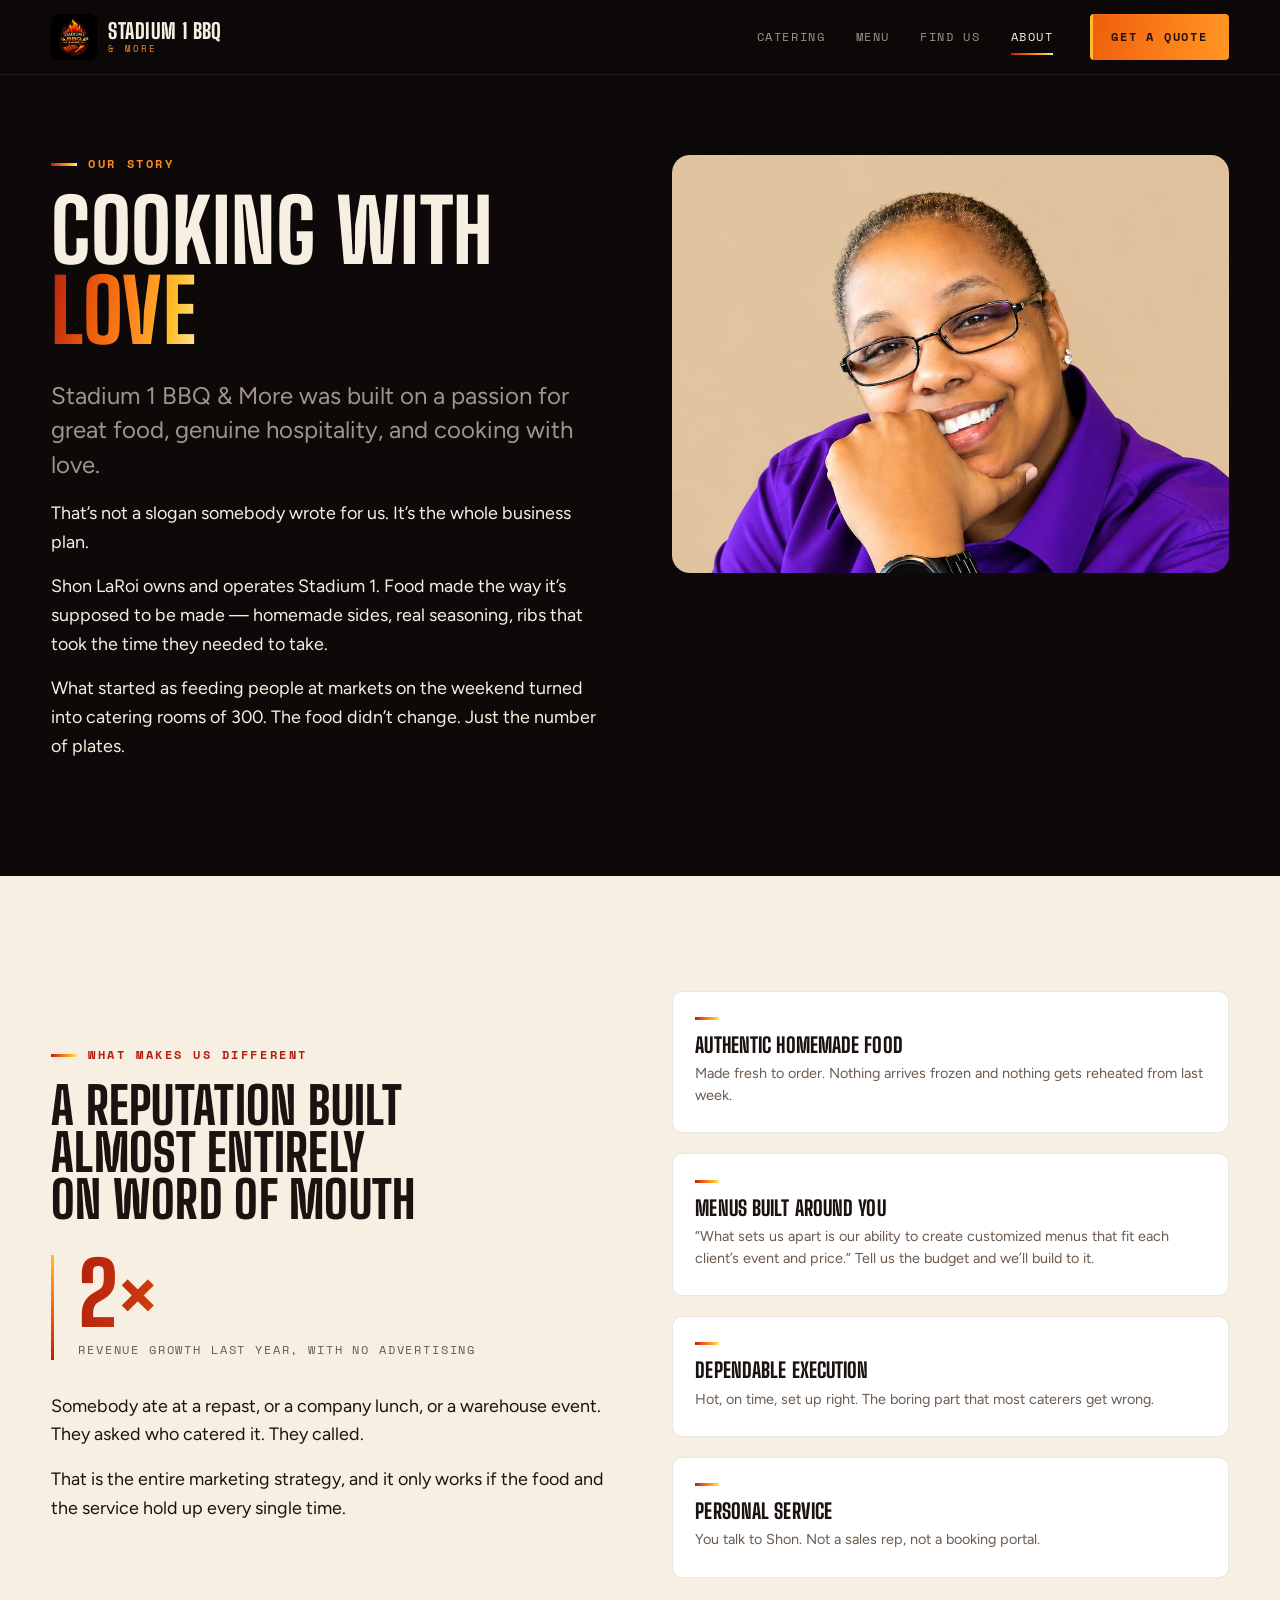
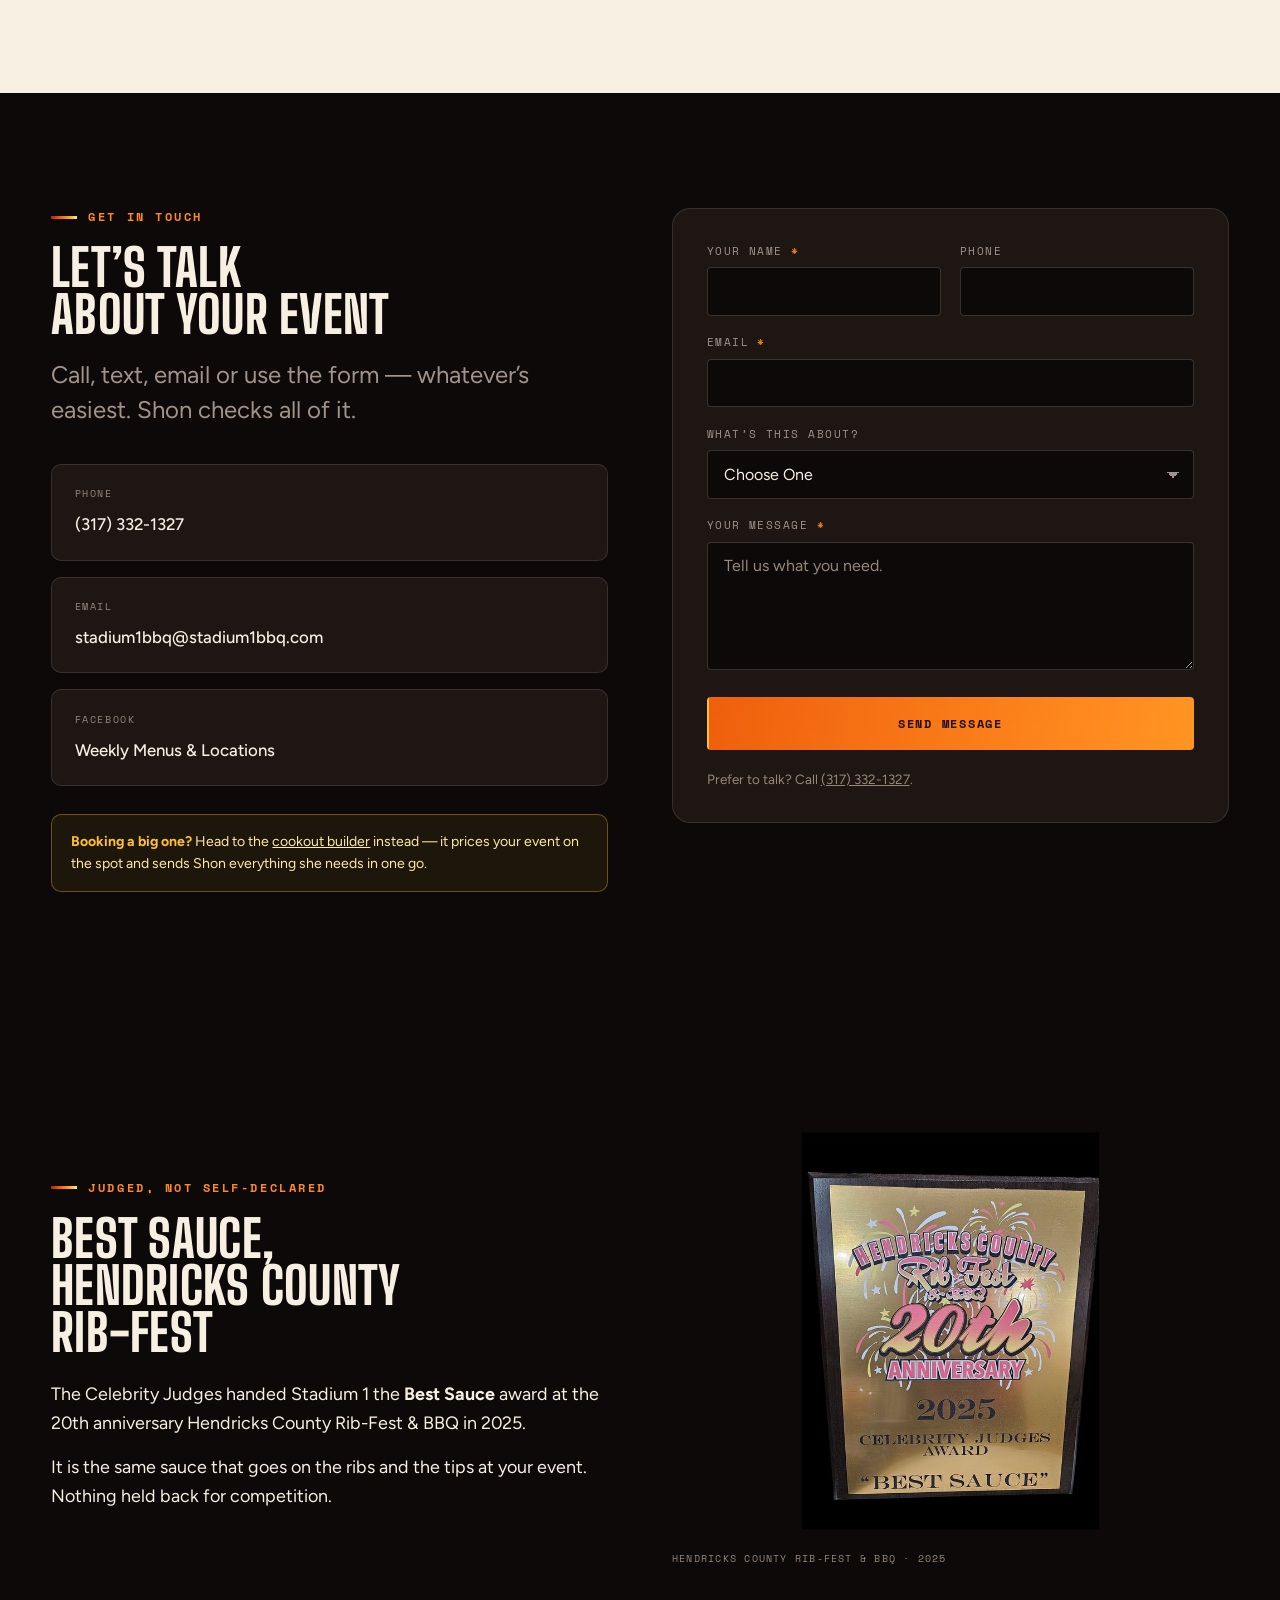
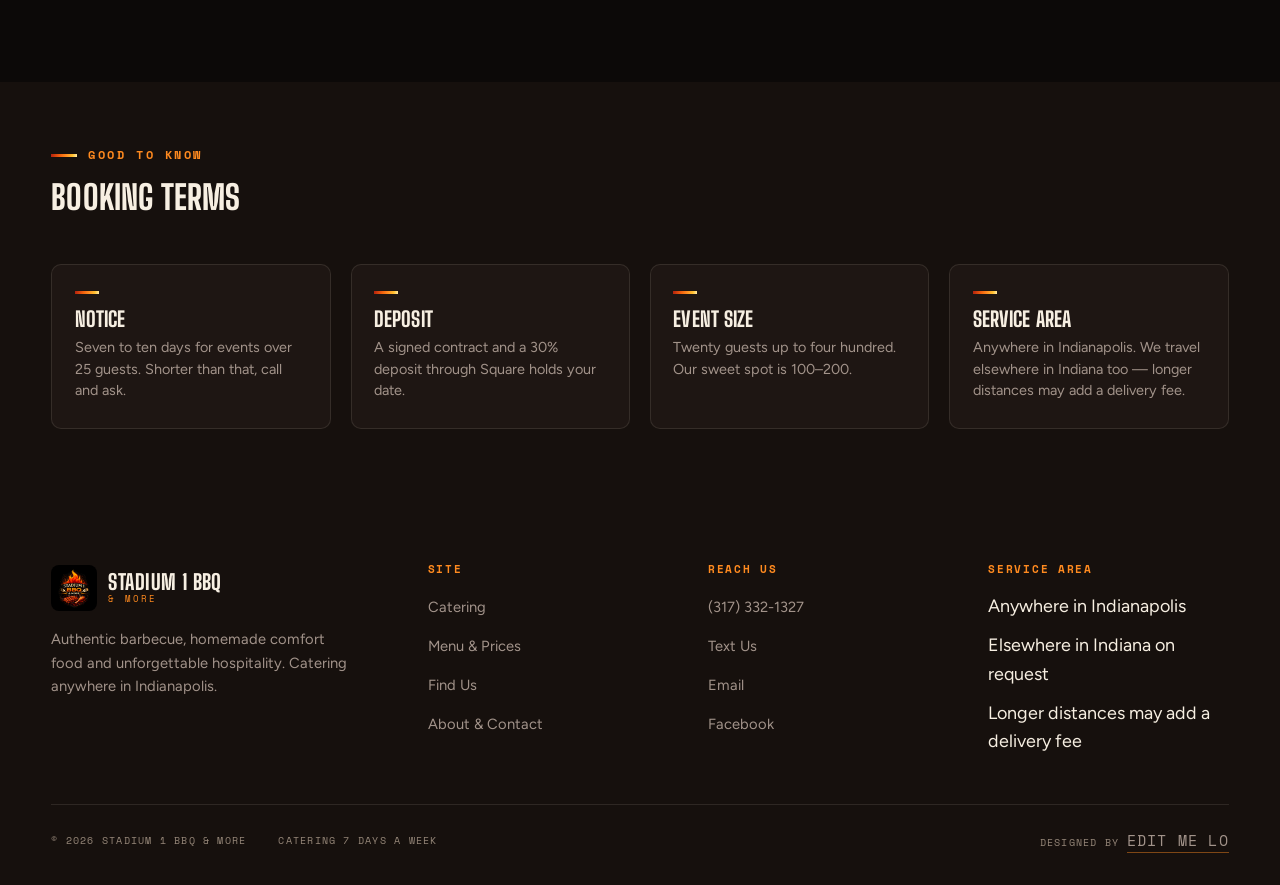
==== commit cc33a6b8: "Say 25 guests, not 20, in the three places the booking terms still did The minimum moved to 25 guest" ====
--- a/about/index.html
+++ b/about/index.html
@@ -11,11 +11,11 @@
 <meta property="og:description" content="Built on great food, genuine hospitality and cooking with love.">
 <meta property="og:url" content="https://www.stadium1bbq.com/about">
 <meta property="og:image" content="https://www.stadium1bbq.com/assets/img/trifle.jpg">
-<link rel="icon" href="/assets/img/logo-sm.png?v=10">
+<link rel="icon" href="/assets/img/logo-sm.png?v=11">
 <link rel="preconnect" href="https://fonts.googleapis.com">
 <link rel="preconnect" href="https://fonts.gstatic.com" crossorigin>
 <link href="https://fonts.googleapis.com/css2?family=Big+Shoulders+Display:wght@700;800&family=Figtree:wght@400;500;600&family=Space+Mono:wght@400;700&display=swap" rel="stylesheet">
-<link rel="stylesheet" href="/assets/css/site.css?v=10">
+<link rel="stylesheet" href="/assets/css/site.css?v=11">
 </head>
 <body>
 <a class="skip-link" href="#main">Skip to content</a>
@@ -23,7 +23,7 @@
 <header class="masthead">
   <div class="shell masthead__inner">
     <a class="brand" href="/home">
-      <img src="/assets/img/logo-sm.png?v=10" alt="" width="46" height="46">
+      <img src="/assets/img/logo-sm.png?v=11" alt="" width="46" height="46">
       <span class="brand__type">
         <span class="brand__name">Stadium 1 BBQ</span>
         <span class="brand__sub">&amp; More</span>
@@ -59,7 +59,7 @@
           </div>
         </div>
         <div class="split__media" data-reveal data-reveal-delay="1">
-          <img src="/assets/img/shon.jpg?v=10" alt="Shon LaRoi, owner of Stadium 1 BBQ &amp; More" loading="lazy" width="1000" height="750">
+          <img src="/assets/img/shon.jpg?v=11" alt="Shon LaRoi, owner of Stadium 1 BBQ &amp; More" loading="lazy" width="1000" height="750">
         </div>
       </div>
     </div>
@@ -193,7 +193,7 @@
         </div>
         <div class="split__media" data-reveal data-reveal-delay="1">
           <figure class="figure-wide">
-            <img src="/assets/img/award.jpg?v=10" alt="Hendricks County Rib-Fest 2025 Celebrity Judges Award plaque for Best Sauce" loading="lazy" width="1000" height="750">
+            <img src="/assets/img/award.jpg?v=11" alt="Hendricks County Rib-Fest 2025 Celebrity Judges Award plaque for Best Sauce" loading="lazy" width="1000" height="750">
             <figcaption>Hendricks County Rib-Fest &amp; BBQ &middot; 2025</figcaption>
           </figure>
         </div>
@@ -213,7 +213,7 @@
       <div class="steps steps--plain">
         <div class="step" data-reveal>
           <h3>Notice</h3>
-          <p>Seven to ten days for events over 20 guests. Shorter than that, call and ask.</p>
+          <p>Seven to ten days for events over 25 guests. Shorter than that, call and ask.</p>
         </div>
         <div class="step" data-reveal data-reveal-delay="1">
           <h3>Deposit</h3>
@@ -238,7 +238,7 @@
     <div class="footer__grid">
       <div>
         <a class="brand" href="/home" style="margin-bottom:1.1rem">
-          <img src="/assets/img/logo-sm.png?v=10" alt="" width="46" height="46">
+          <img src="/assets/img/logo-sm.png?v=11" alt="" width="46" height="46">
           <span class="brand__type">
             <span class="brand__name">Stadium 1 BBQ</span>
             <span class="brand__sub">&amp; More</span>
@@ -281,6 +281,6 @@
   </div>
 </footer>
 
-<script src="/assets/js/site.js?v=10" defer></script>
+<script src="/assets/js/site.js?v=11" defer></script>
 </body>
 </html>
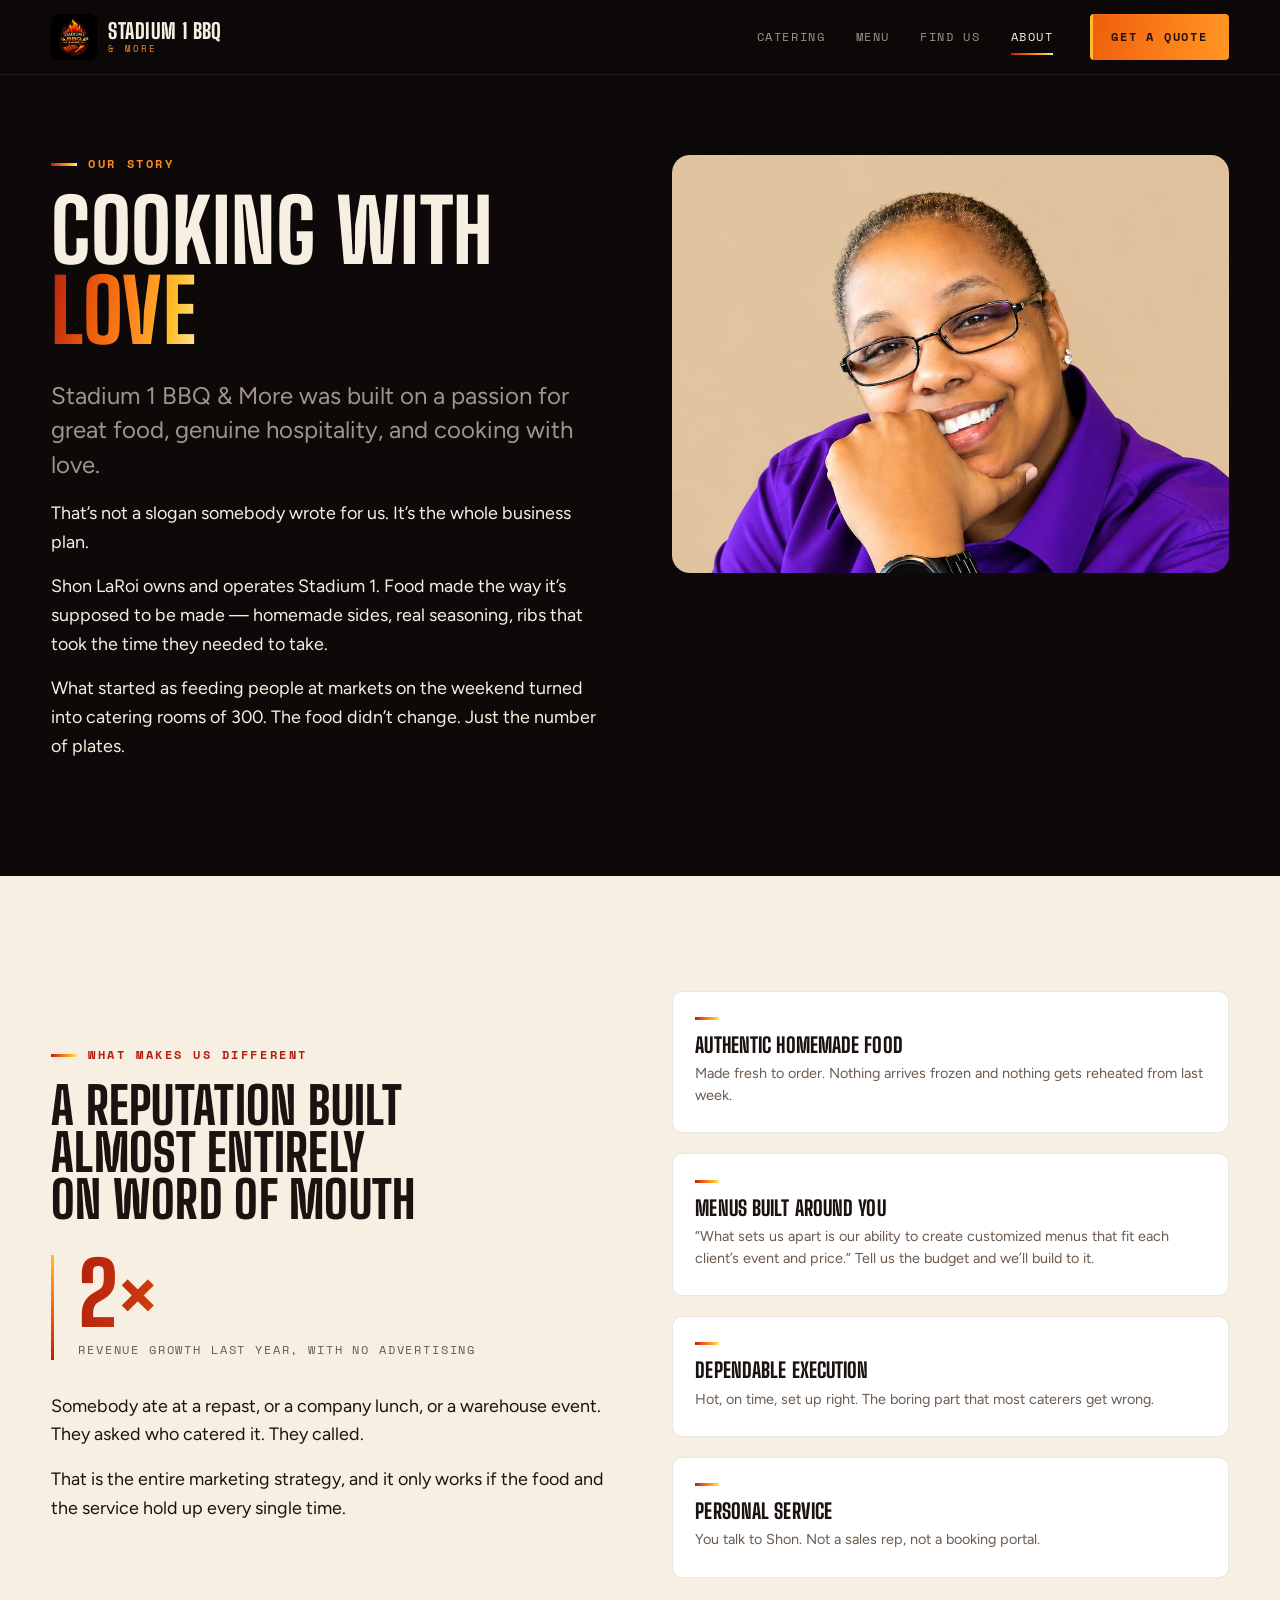
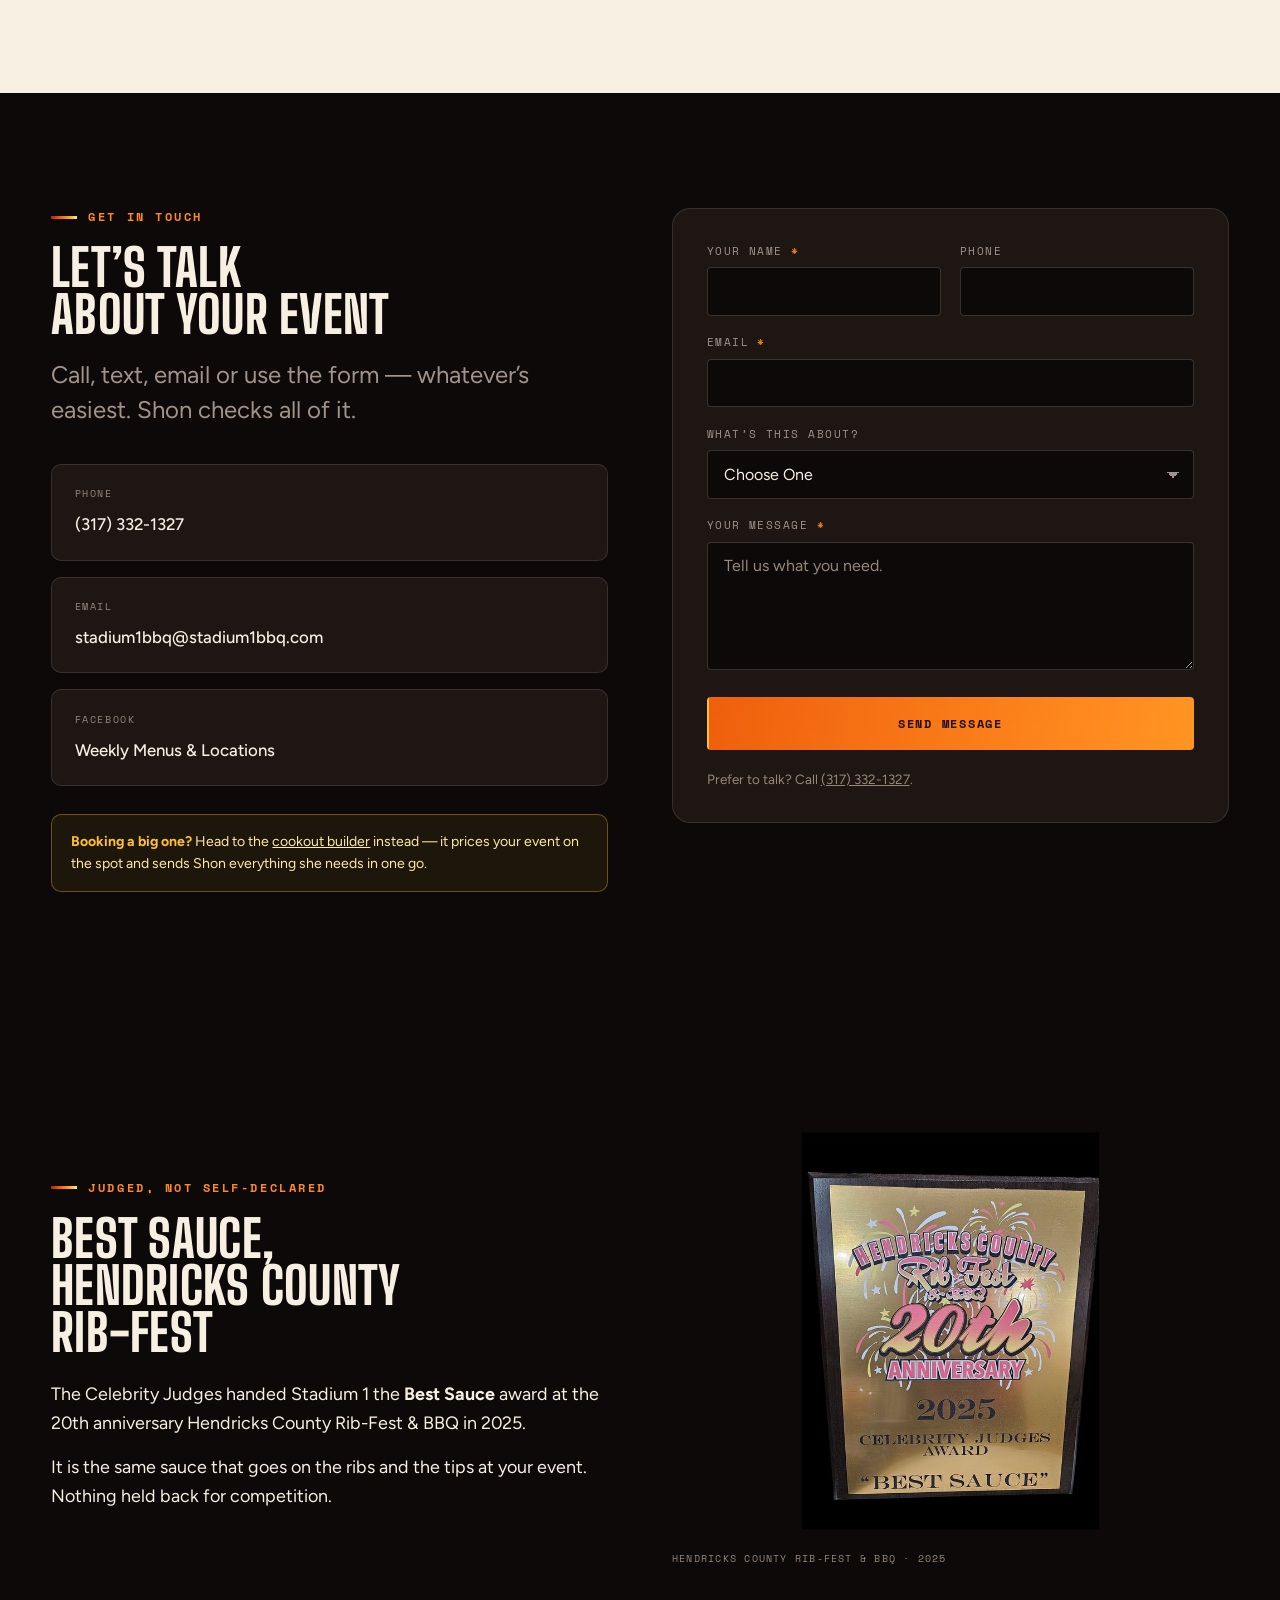
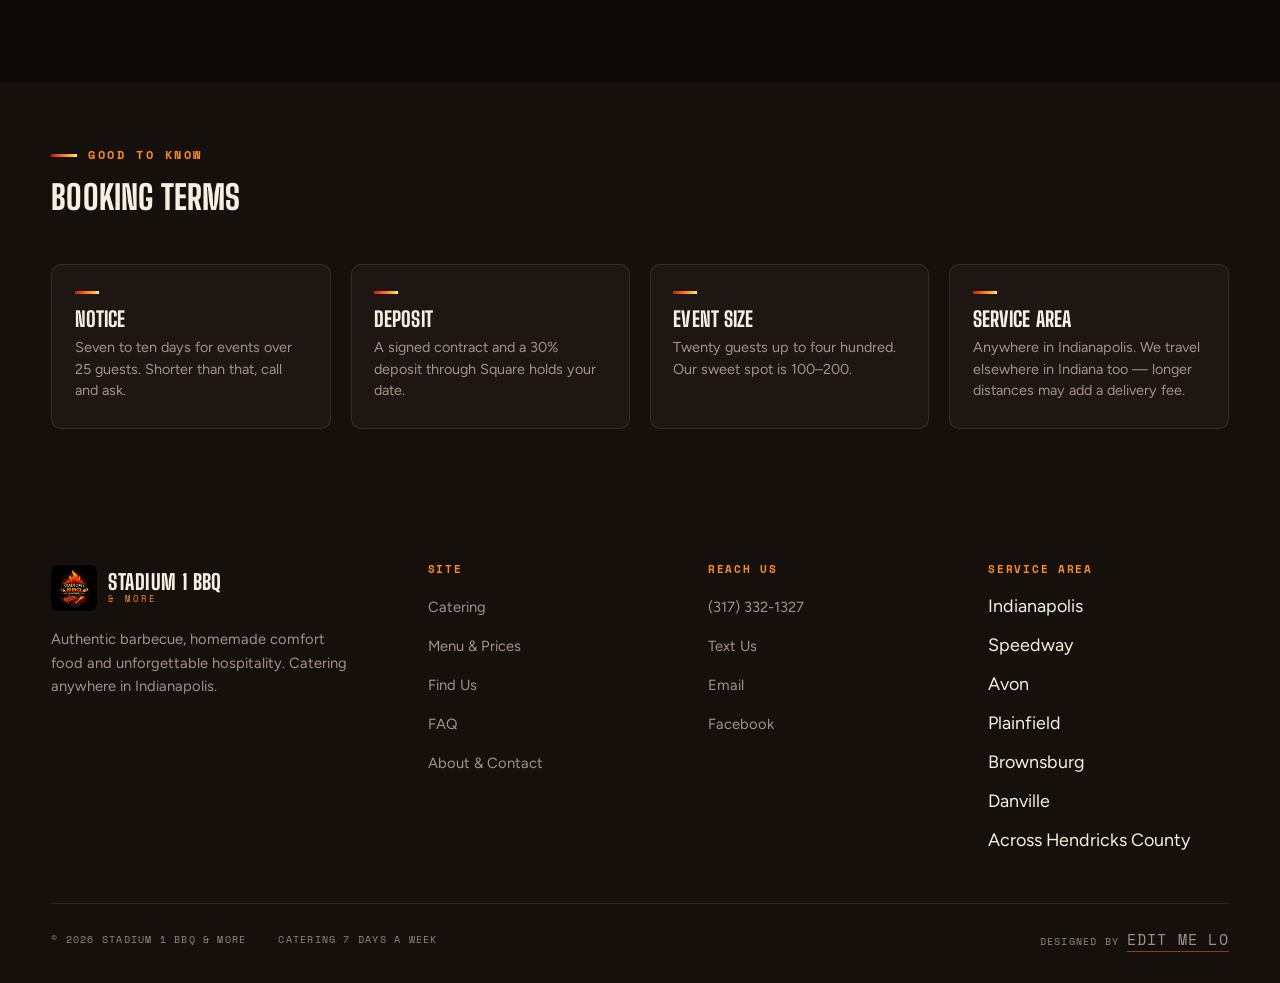
==== commit 596bc2a1: "Add the FAQ page, hourly servers, market dates and the repast photographs Shon sent the FAQ, the Win" ====
--- a/about/index.html
+++ b/about/index.html
@@ -11,11 +11,11 @@
 <meta property="og:description" content="Built on great food, genuine hospitality and cooking with love.">
 <meta property="og:url" content="https://www.stadium1bbq.com/about">
 <meta property="og:image" content="https://www.stadium1bbq.com/assets/img/trifle.jpg">
-<link rel="icon" href="/assets/img/logo-sm.png?v=11">
+<link rel="icon" href="/assets/img/logo-sm.png?v=12">
 <link rel="preconnect" href="https://fonts.googleapis.com">
 <link rel="preconnect" href="https://fonts.gstatic.com" crossorigin>
 <link href="https://fonts.googleapis.com/css2?family=Big+Shoulders+Display:wght@700;800&family=Figtree:wght@400;500;600&family=Space+Mono:wght@400;700&display=swap" rel="stylesheet">
-<link rel="stylesheet" href="/assets/css/site.css?v=11">
+<link rel="stylesheet" href="/assets/css/site.css?v=12">
 </head>
 <body>
 <a class="skip-link" href="#main">Skip to content</a>
@@ -23,7 +23,7 @@
 <header class="masthead">
   <div class="shell masthead__inner">
     <a class="brand" href="/home">
-      <img src="/assets/img/logo-sm.png?v=11" alt="" width="46" height="46">
+      <img src="/assets/img/logo-sm.png?v=12" alt="" width="46" height="46">
       <span class="brand__type">
         <span class="brand__name">Stadium 1 BBQ</span>
         <span class="brand__sub">&amp; More</span>
@@ -59,7 +59,7 @@
           </div>
         </div>
         <div class="split__media" data-reveal data-reveal-delay="1">
-          <img src="/assets/img/shon.jpg?v=11" alt="Shon LaRoi, owner of Stadium 1 BBQ &amp; More" loading="lazy" width="1000" height="750">
+          <img src="/assets/img/shon.jpg?v=12" alt="Shon LaRoi, owner of Stadium 1 BBQ &amp; More" loading="lazy" width="1000" height="750">
         </div>
       </div>
     </div>
@@ -193,7 +193,7 @@
         </div>
         <div class="split__media" data-reveal data-reveal-delay="1">
           <figure class="figure-wide">
-            <img src="/assets/img/award.jpg?v=11" alt="Hendricks County Rib-Fest 2025 Celebrity Judges Award plaque for Best Sauce" loading="lazy" width="1000" height="750">
+            <img src="/assets/img/award.jpg?v=12" alt="Hendricks County Rib-Fest 2025 Celebrity Judges Award plaque for Best Sauce" loading="lazy" width="1000" height="750">
             <figcaption>Hendricks County Rib-Fest &amp; BBQ &middot; 2025</figcaption>
           </figure>
         </div>
@@ -238,7 +238,7 @@
     <div class="footer__grid">
       <div>
         <a class="brand" href="/home" style="margin-bottom:1.1rem">
-          <img src="/assets/img/logo-sm.png?v=11" alt="" width="46" height="46">
+          <img src="/assets/img/logo-sm.png?v=12" alt="" width="46" height="46">
           <span class="brand__type">
             <span class="brand__name">Stadium 1 BBQ</span>
             <span class="brand__sub">&amp; More</span>
@@ -252,6 +252,7 @@
           <li><a href="/catering">Catering</a></li>
           <li><a href="/menu">Menu &amp; Prices</a></li>
           <li><a href="/find-us">Find Us</a></li>
+          <li><a href="/faq">FAQ</a></li>
           <li><a href="/about">About &amp; Contact</a></li>
         </ul>
       </div>
@@ -267,9 +268,13 @@
       <div>
         <h3>Service Area</h3>
         <ul>
-          <li>Anywhere in Indianapolis</li>
-          <li>Elsewhere in Indiana on request</li>
-          <li>Longer distances may add a delivery fee</li>
+          <li>Indianapolis</li>
+          <li>Speedway</li>
+          <li>Avon</li>
+          <li>Plainfield</li>
+          <li>Brownsburg</li>
+          <li>Danville</li>
+          <li>Across Hendricks County</li>
         </ul>
       </div>
     </div>
@@ -281,6 +286,6 @@
   </div>
 </footer>
 
-<script src="/assets/js/site.js?v=11" defer></script>
+<script src="/assets/js/site.js?v=12" defer></script>
 </body>
 </html>
--- a/assets/css/site.css
+++ b/assets/css/site.css
@@ -960,6 +960,58 @@
 .band--cream .figure-wide figcaption { color: #6b5a4e; }
 
 /* --------------------------------------------------------------------------
+   14d. FAQ
+   -------------------------------------------------------------------------- */
+.faq { max-width: 56rem; }
+.faq__group + .faq__group { margin-top: clamp(2.5rem, 5vw, 4rem); }
+.faq__group-title {
+  font-size: var(--step-2);
+  padding-bottom: 0.85rem;
+  border-bottom: 2px solid rgba(247,239,226,.15);
+  margin-bottom: 0.25rem;
+}
+
+/* Native <details>, so every answer is in the page for search engines and
+   readable with JavaScript off. */
+.faq__item { border-bottom: 1px solid rgba(247,239,226,.1); }
+.faq__q {
+  list-style: none;
+  cursor: pointer;
+  display: flex;
+  align-items: flex-start;
+  gap: 1rem;
+  padding: 1.15rem 0;
+  font-size: 1.05rem;
+  font-weight: 500;
+  color: var(--cream);
+  transition: color .18s var(--ease);
+}
+.faq__q::-webkit-details-marker { display: none; }
+.faq__q::after {
+  content: "";
+  flex: none;
+  width: 11px; height: 11px;
+  margin: 0.45rem 0 0 auto;
+  border-right: 2px solid var(--flame);
+  border-bottom: 2px solid var(--flame);
+  transform: rotate(45deg);
+  transition: transform .25s var(--ease);
+}
+.faq__item[open] .faq__q::after { transform: rotate(-135deg); }
+.faq__q:hover { color: var(--gold); }
+.faq__q:focus-visible { outline: 3px solid var(--gold); outline-offset: 3px; }
+
+.faq__a { padding: 0 0 1.3rem; max-width: var(--measure); }
+.faq__a p { color: var(--smoke); font-size: 0.96rem; line-height: 1.6; }
+.faq__a p + p { margin-top: 0.7rem; }
+.faq__a a { color: var(--gold); }
+
+@media (prefers-reduced-motion: no-preference) {
+  .faq__item[open] .faq__a { animation: faq-open .28s var(--ease); }
+  @keyframes faq-open { from { opacity: 0; transform: translateY(-4px); } to { opacity: 1; transform: none; } }
+}
+
+/* --------------------------------------------------------------------------
    15. Forms
    -------------------------------------------------------------------------- */
 .form { display: grid; gap: 1.15rem; }
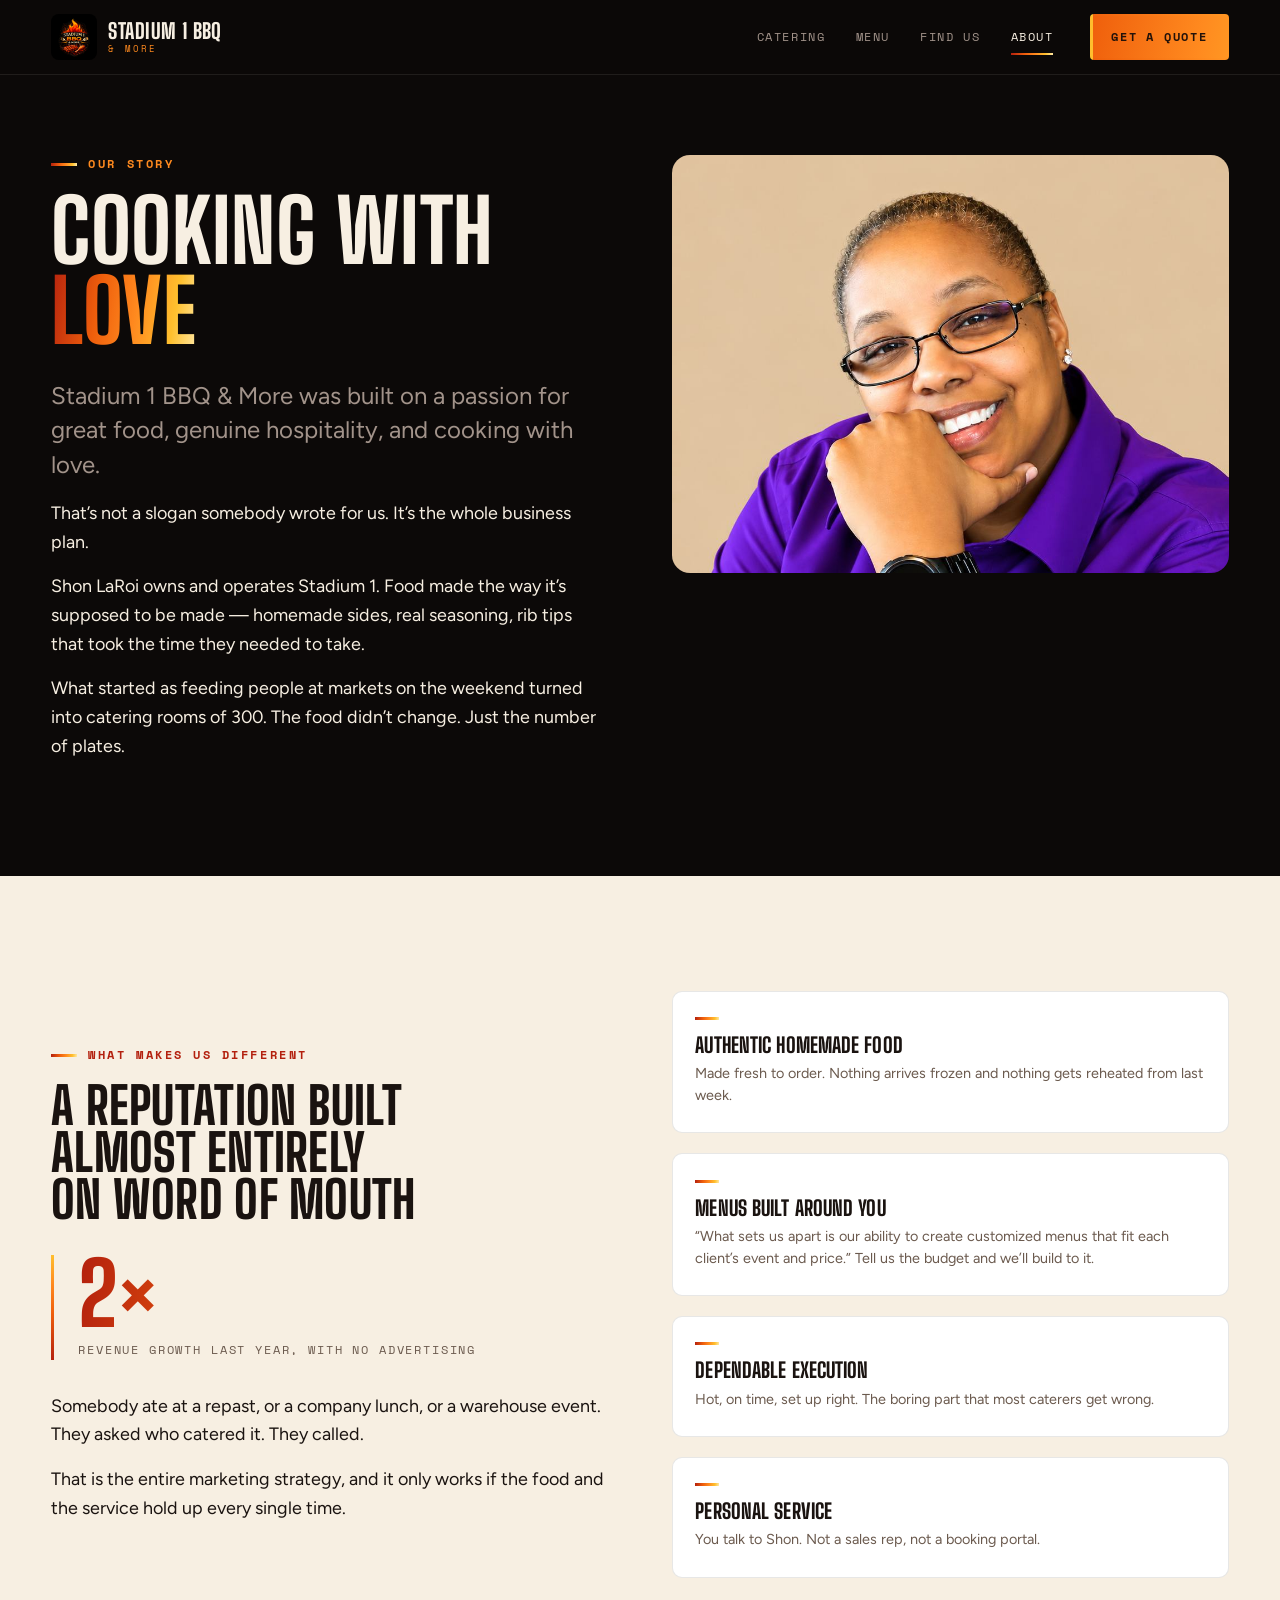
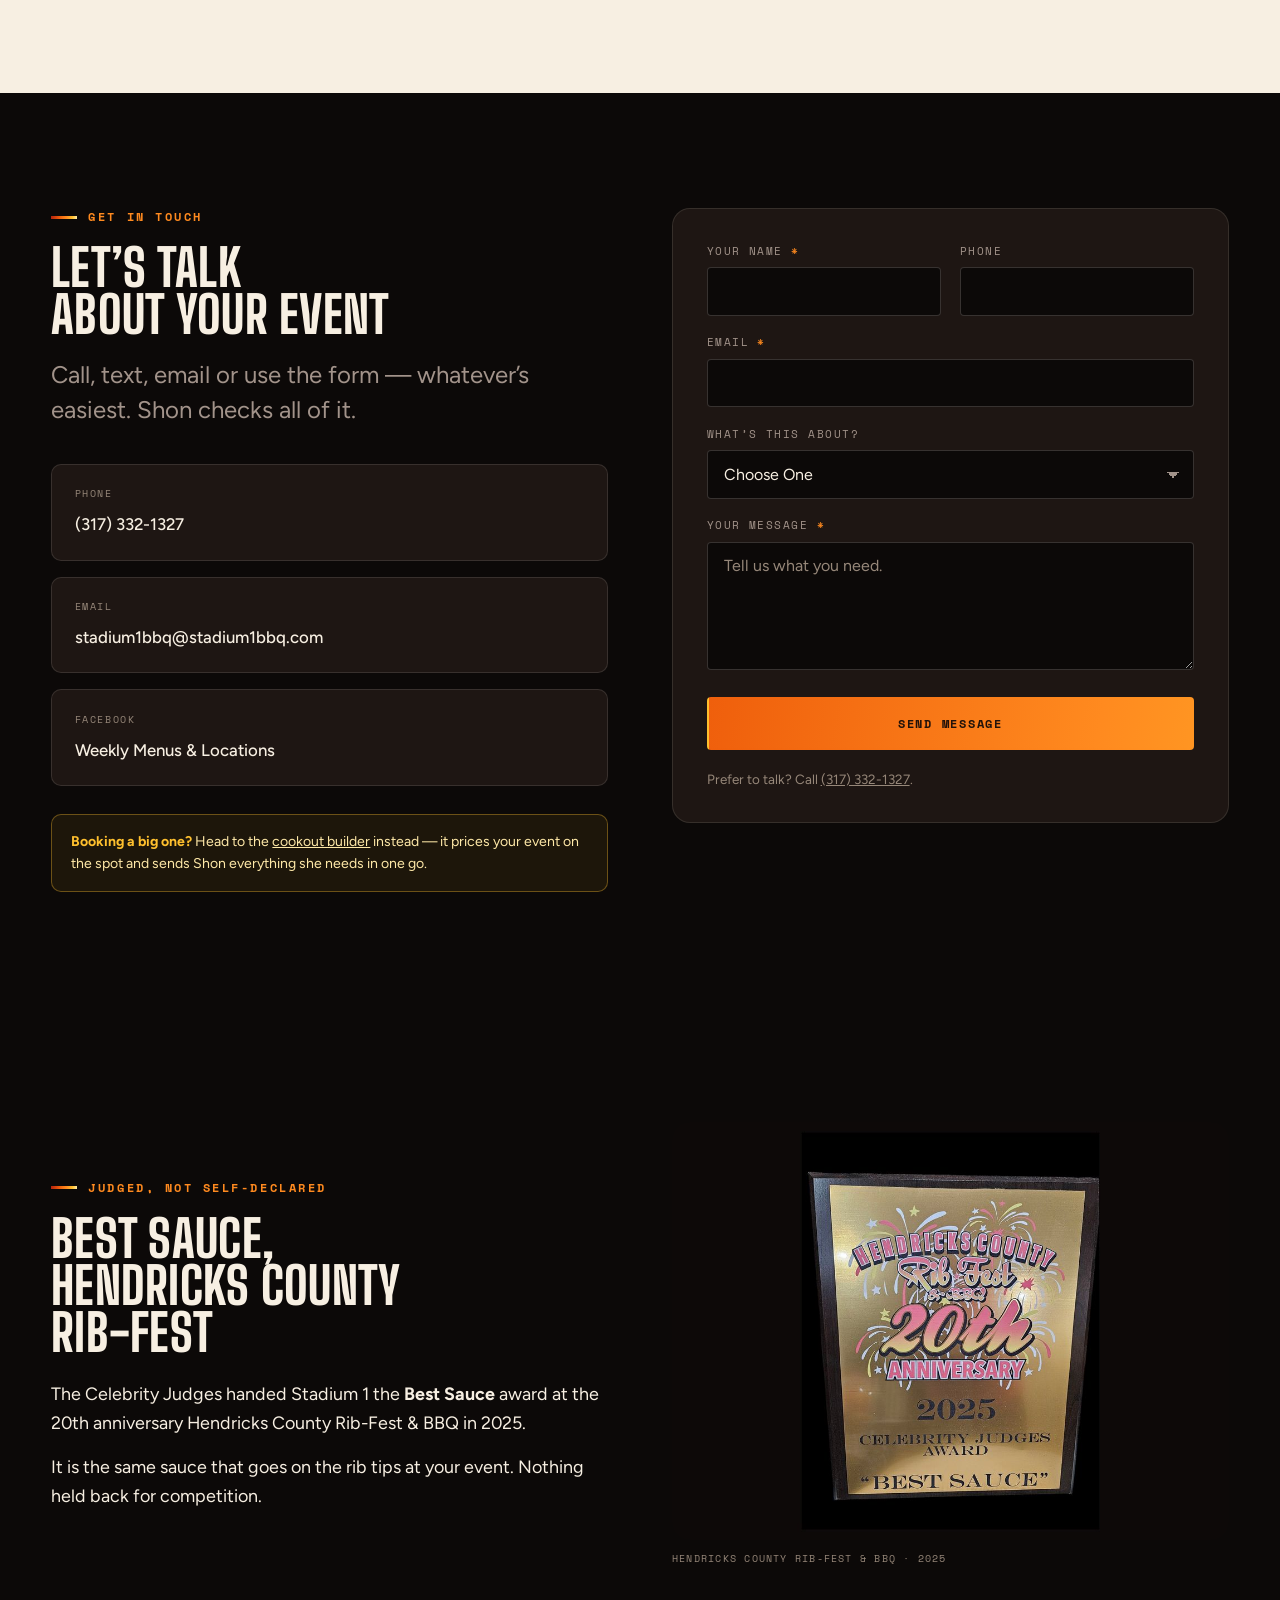
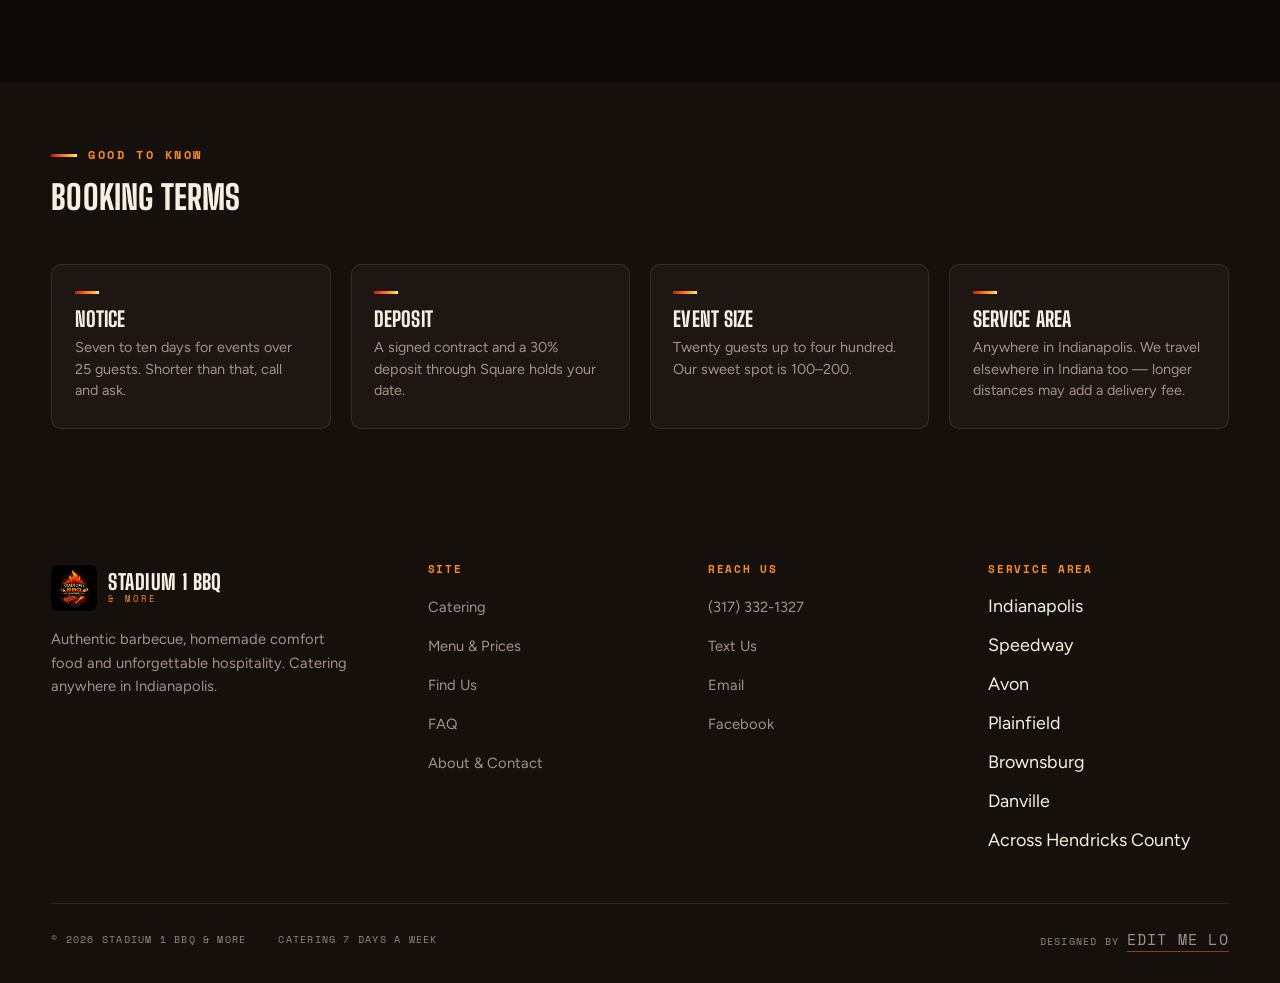
==== commit 1970de9c: "Sides feed 20 and 40, and the markets are Wednesdays not weekends Shon's corrections before Monday. " ====
--- a/about/index.html
+++ b/about/index.html
@@ -11,11 +11,11 @@
 <meta property="og:description" content="Built on great food, genuine hospitality and cooking with love.">
 <meta property="og:url" content="https://www.stadium1bbq.com/about">
 <meta property="og:image" content="https://www.stadium1bbq.com/assets/img/trifle.jpg">
-<link rel="icon" href="/assets/img/logo-sm.png?v=12">
+<link rel="icon" href="/assets/img/logo-sm.png?v=13">
 <link rel="preconnect" href="https://fonts.googleapis.com">
 <link rel="preconnect" href="https://fonts.gstatic.com" crossorigin>
 <link href="https://fonts.googleapis.com/css2?family=Big+Shoulders+Display:wght@700;800&family=Figtree:wght@400;500;600&family=Space+Mono:wght@400;700&display=swap" rel="stylesheet">
-<link rel="stylesheet" href="/assets/css/site.css?v=12">
+<link rel="stylesheet" href="/assets/css/site.css?v=13">
 </head>
 <body>
 <a class="skip-link" href="#main">Skip to content</a>
@@ -23,7 +23,7 @@
 <header class="masthead">
   <div class="shell masthead__inner">
     <a class="brand" href="/home">
-      <img src="/assets/img/logo-sm.png?v=12" alt="" width="46" height="46">
+      <img src="/assets/img/logo-sm.png?v=13" alt="" width="46" height="46">
       <span class="brand__type">
         <span class="brand__name">Stadium 1 BBQ</span>
         <span class="brand__sub">&amp; More</span>
@@ -54,12 +54,12 @@
           <div class="prose" style="margin-top:1.75rem">
             <p class="lede">Stadium 1 BBQ &amp; More was built on a passion for great food, genuine hospitality, and cooking with love.</p>
             <p>That&rsquo;s not a slogan somebody wrote for us. It&rsquo;s the whole business plan.</p>
-            <p>Shon LaRoi owns and operates Stadium 1. Food made the way it&rsquo;s supposed to be made &mdash; homemade sides, real seasoning, ribs that took the time they needed to take.</p>
+            <p>Shon LaRoi owns and operates Stadium 1. Food made the way it&rsquo;s supposed to be made &mdash; homemade sides, real seasoning, rib tips that took the time they needed to take.</p>
             <p>What started as feeding people at markets on the weekend turned into catering rooms of 300. The food didn&rsquo;t change. Just the number of plates.</p>
           </div>
         </div>
         <div class="split__media" data-reveal data-reveal-delay="1">
-          <img src="/assets/img/shon.jpg?v=12" alt="Shon LaRoi, owner of Stadium 1 BBQ &amp; More" loading="lazy" width="1000" height="750">
+          <img src="/assets/img/shon.jpg?v=13" alt="Shon LaRoi, owner of Stadium 1 BBQ &amp; More" loading="lazy" width="1000" height="750">
         </div>
       </div>
     </div>
@@ -188,12 +188,12 @@
           <h2 class="h-md">Best Sauce,<br>Hendricks County<br>Rib-Fest</h2>
           <div class="prose" style="margin-top:1.5rem">
             <p>The Celebrity Judges handed Stadium 1 the <strong>Best Sauce</strong> award at the 20th anniversary Hendricks County Rib-Fest &amp; BBQ in 2025.</p>
-            <p>It is the same sauce that goes on the ribs and the tips at your event. Nothing held back for competition.</p>
+            <p>It is the same sauce that goes on the rib tips at your event. Nothing held back for competition.</p>
           </div>
         </div>
         <div class="split__media" data-reveal data-reveal-delay="1">
           <figure class="figure-wide">
-            <img src="/assets/img/award.jpg?v=12" alt="Hendricks County Rib-Fest 2025 Celebrity Judges Award plaque for Best Sauce" loading="lazy" width="1000" height="750">
+            <img src="/assets/img/award.jpg?v=13" alt="Hendricks County Rib-Fest 2025 Celebrity Judges Award plaque for Best Sauce" loading="lazy" width="1000" height="750">
             <figcaption>Hendricks County Rib-Fest &amp; BBQ &middot; 2025</figcaption>
           </figure>
         </div>
@@ -238,7 +238,7 @@
     <div class="footer__grid">
       <div>
         <a class="brand" href="/home" style="margin-bottom:1.1rem">
-          <img src="/assets/img/logo-sm.png?v=12" alt="" width="46" height="46">
+          <img src="/assets/img/logo-sm.png?v=13" alt="" width="46" height="46">
           <span class="brand__type">
             <span class="brand__name">Stadium 1 BBQ</span>
             <span class="brand__sub">&amp; More</span>
@@ -286,6 +286,6 @@
   </div>
 </footer>
 
-<script src="/assets/js/site.js?v=12" defer></script>
+<script src="/assets/js/site.js?v=13" defer></script>
 </body>
 </html>
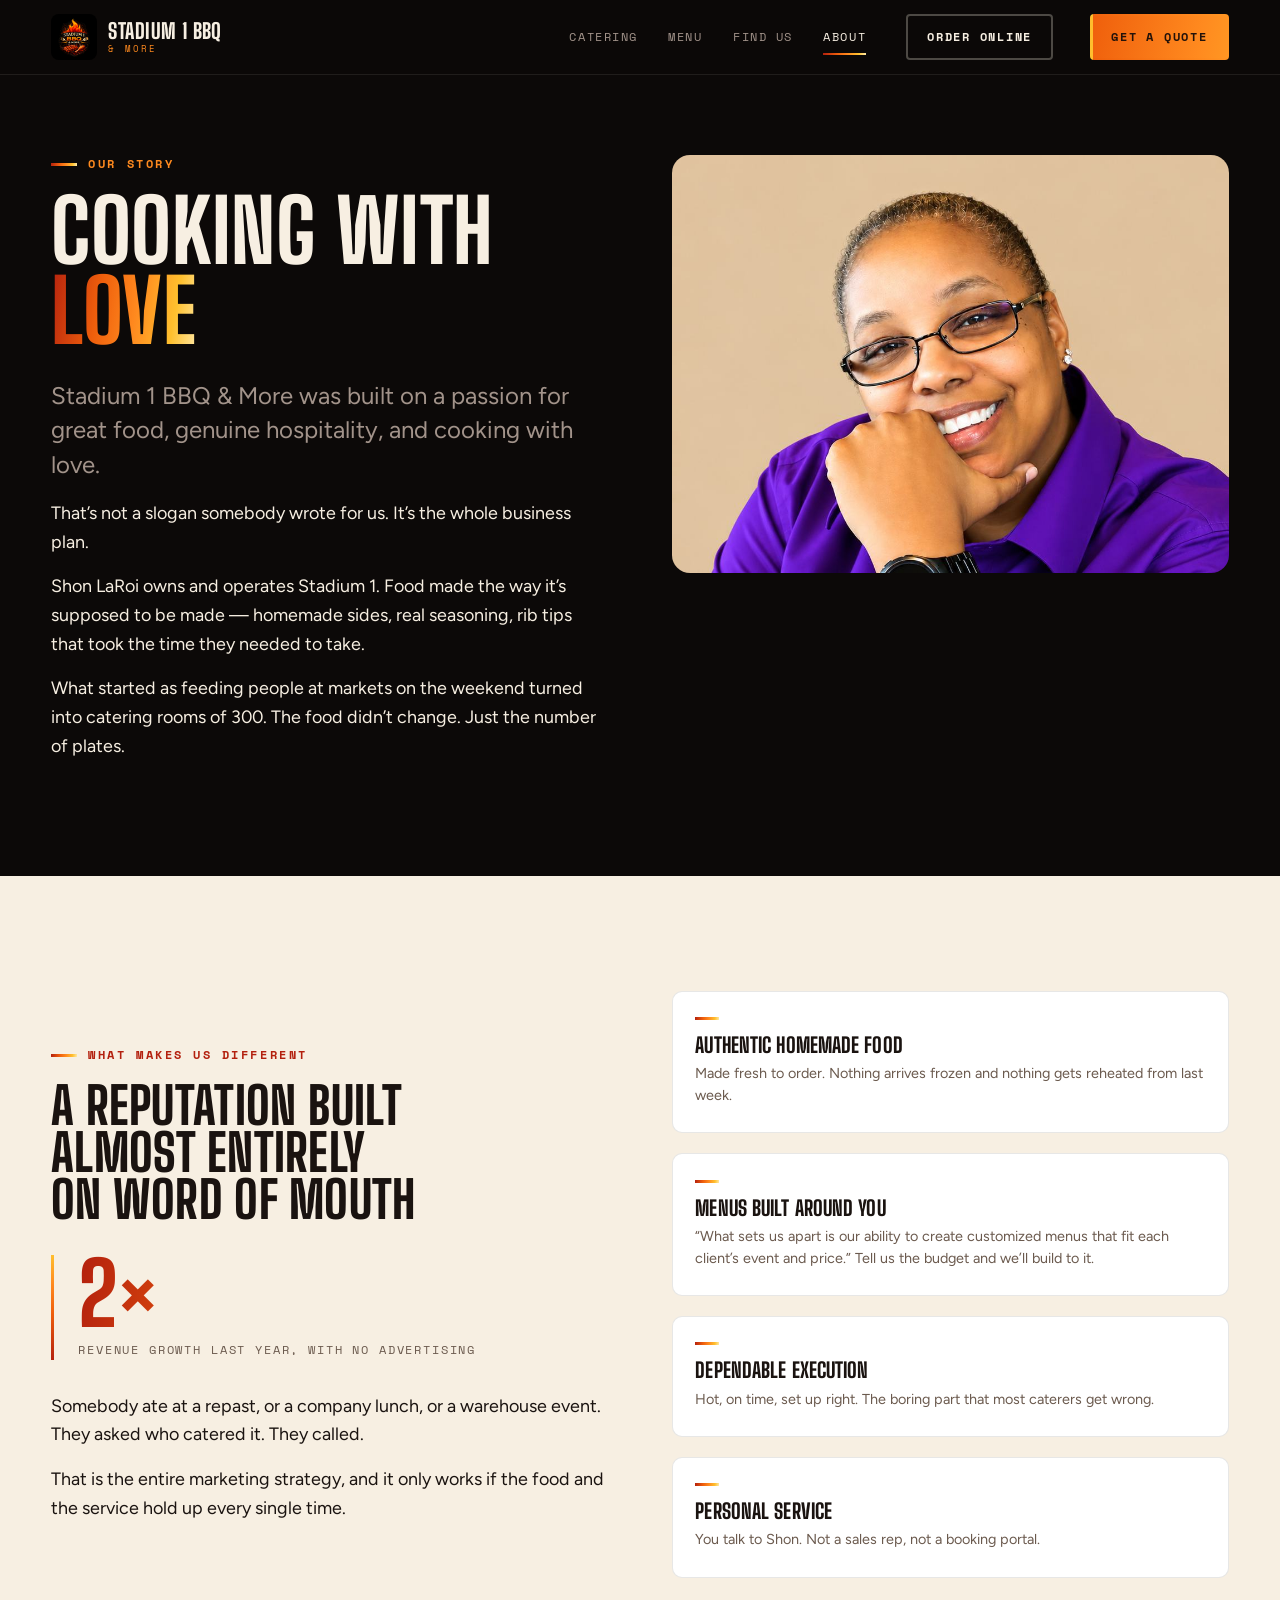
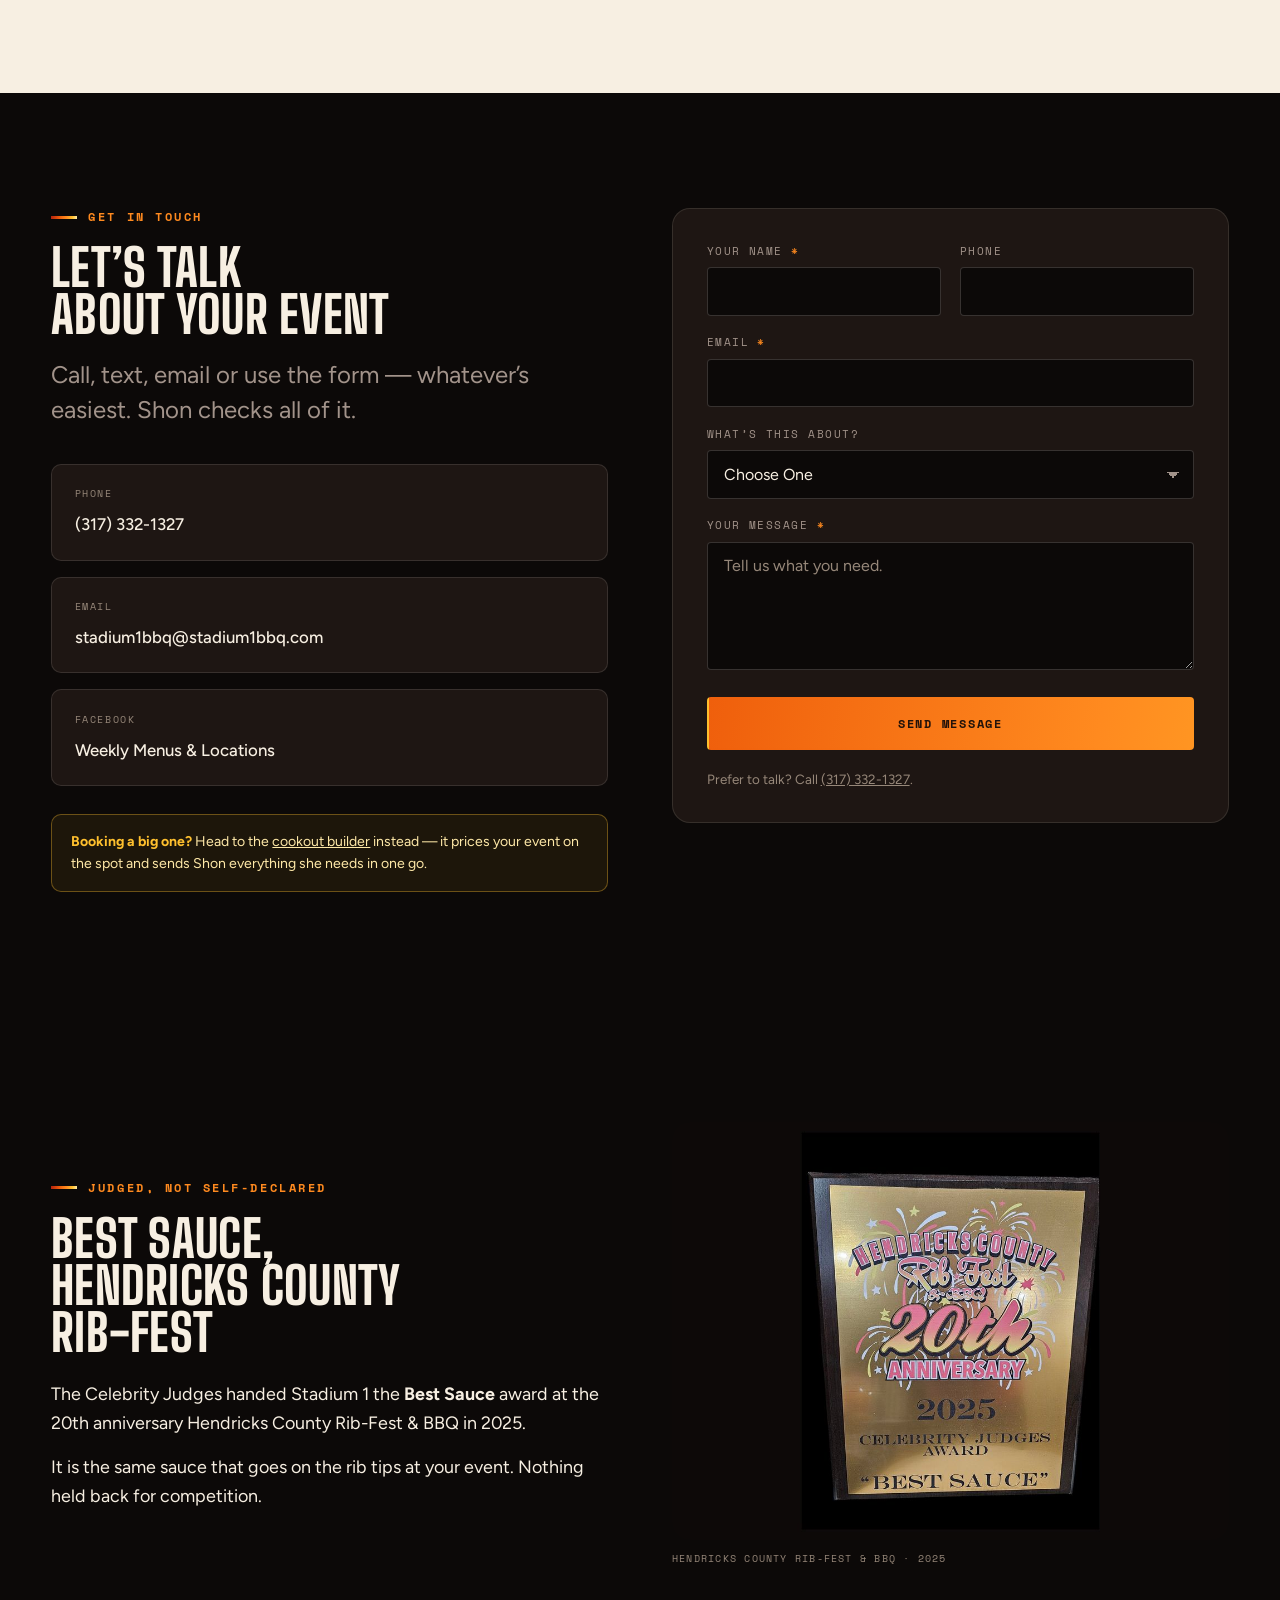
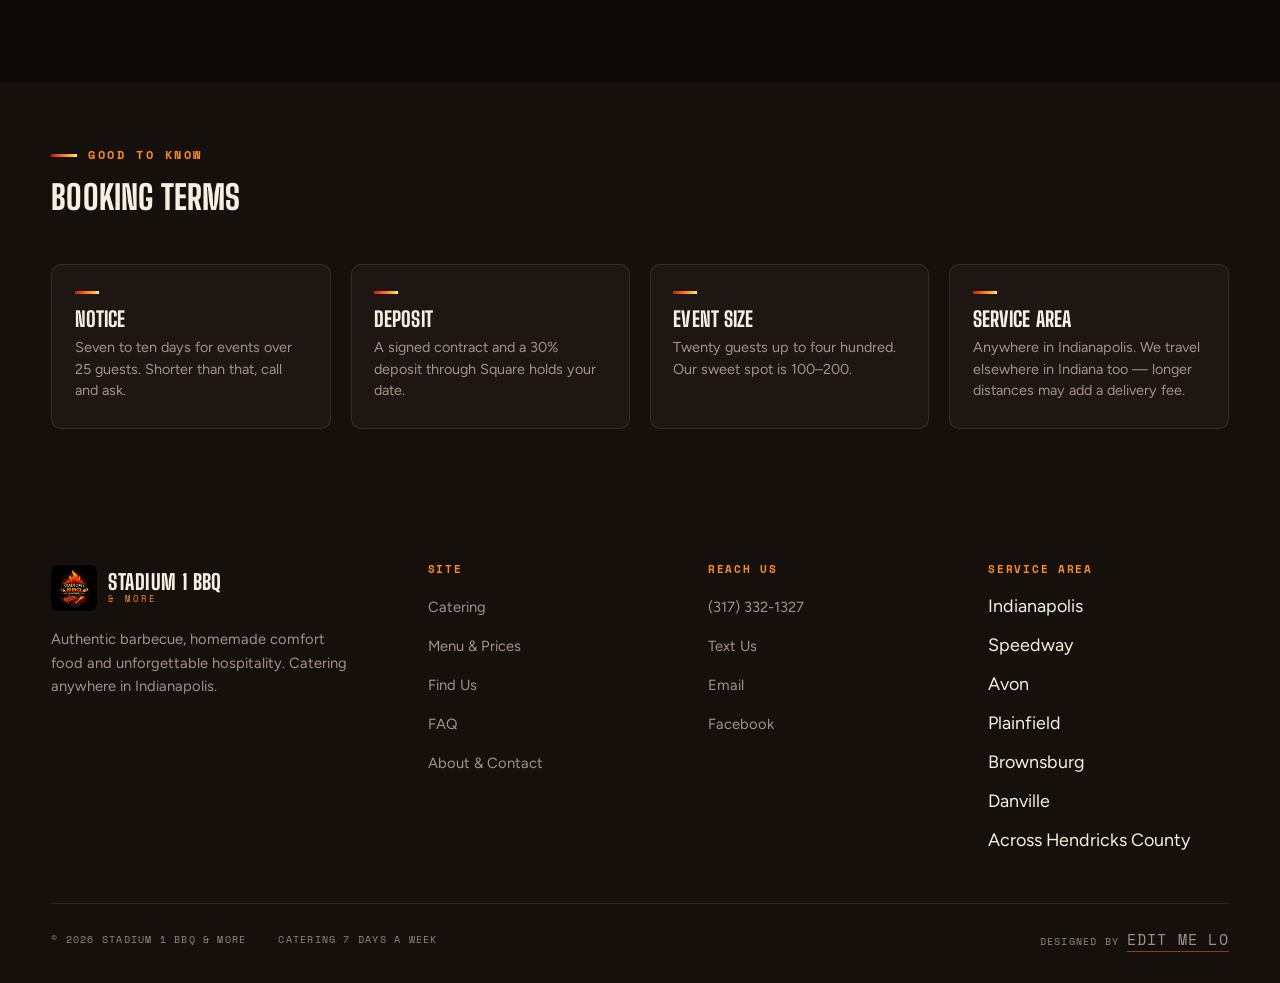
==== commit 9da86308: "Put Order Online in the nav, on every page Ordering lived on one section of one page, reachable only" ====
--- a/about/index.html
+++ b/about/index.html
@@ -11,11 +11,11 @@
 <meta property="og:description" content="Built on great food, genuine hospitality and cooking with love.">
 <meta property="og:url" content="https://www.stadium1bbq.com/about">
 <meta property="og:image" content="https://www.stadium1bbq.com/assets/img/trifle.jpg">
-<link rel="icon" href="/assets/img/logo-sm.png?v=13">
+<link rel="icon" href="/assets/img/logo-sm.png?v=16">
 <link rel="preconnect" href="https://fonts.googleapis.com">
 <link rel="preconnect" href="https://fonts.gstatic.com" crossorigin>
 <link href="https://fonts.googleapis.com/css2?family=Big+Shoulders+Display:wght@700;800&family=Figtree:wght@400;500;600&family=Space+Mono:wght@400;700&display=swap" rel="stylesheet">
-<link rel="stylesheet" href="/assets/css/site.css?v=13">
+<link rel="stylesheet" href="/assets/css/site.css?v=16">
 </head>
 <body>
 <a class="skip-link" href="#main">Skip to content</a>
@@ -23,7 +23,7 @@
 <header class="masthead">
   <div class="shell masthead__inner">
     <a class="brand" href="/home">
-      <img src="/assets/img/logo-sm.png?v=13" alt="" width="46" height="46">
+      <img src="/assets/img/logo-sm.png?v=16" alt="" width="46" height="46">
       <span class="brand__type">
         <span class="brand__name">Stadium 1 BBQ</span>
         <span class="brand__sub">&amp; More</span>
@@ -37,6 +37,7 @@
       <a class="nav__link" href="/menu">Menu</a>
       <a class="nav__link" href="/find-us">Find Us</a>
       <a class="nav__link" href="/about" aria-current="page">About</a>
+      <a class="btn btn--ghost nav__cta nav__cta--order" href="/find-us#order">Order Online</a>
       <a class="btn btn--fire nav__cta" href="/catering#build">Get a Quote</a>
     </nav>
   </div>
@@ -59,7 +60,7 @@
           </div>
         </div>
         <div class="split__media" data-reveal data-reveal-delay="1">
-          <img src="/assets/img/shon.jpg?v=13" alt="Shon LaRoi, owner of Stadium 1 BBQ &amp; More" loading="lazy" width="1000" height="750">
+          <img src="/assets/img/shon.jpg?v=16" alt="Shon LaRoi, owner of Stadium 1 BBQ &amp; More" loading="lazy" width="1000" height="750">
         </div>
       </div>
     </div>
@@ -193,7 +194,7 @@
         </div>
         <div class="split__media" data-reveal data-reveal-delay="1">
           <figure class="figure-wide">
-            <img src="/assets/img/award.jpg?v=13" alt="Hendricks County Rib-Fest 2025 Celebrity Judges Award plaque for Best Sauce" loading="lazy" width="1000" height="750">
+            <img src="/assets/img/award.jpg?v=16" alt="Hendricks County Rib-Fest 2025 Celebrity Judges Award plaque for Best Sauce" loading="lazy" width="1000" height="750">
             <figcaption>Hendricks County Rib-Fest &amp; BBQ &middot; 2025</figcaption>
           </figure>
         </div>
@@ -238,7 +239,7 @@
     <div class="footer__grid">
       <div>
         <a class="brand" href="/home" style="margin-bottom:1.1rem">
-          <img src="/assets/img/logo-sm.png?v=13" alt="" width="46" height="46">
+          <img src="/assets/img/logo-sm.png?v=16" alt="" width="46" height="46">
           <span class="brand__type">
             <span class="brand__name">Stadium 1 BBQ</span>
             <span class="brand__sub">&amp; More</span>
@@ -286,6 +287,6 @@
   </div>
 </footer>
 
-<script src="/assets/js/site.js?v=13" defer></script>
+<script src="/assets/js/site.js?v=16" defer></script>
 </body>
 </html>
--- a/assets/css/site.css
+++ b/assets/css/site.css
@@ -66,7 +66,14 @@
    -------------------------------------------------------------------------- */
 *, *::before, *::after { box-sizing: border-box; }
 
-html { -webkit-text-size-adjust: 100%; scroll-behavior: smooth; }
+html {
+  -webkit-text-size-adjust: 100%;
+  scroll-behavior: smooth;
+  /* The masthead is sticky and 74px tall, so an anchor jump would put
+     the target's heading underneath it. Applies to every anchor on the
+     site: #order, #build, #seasonal, #family. */
+  scroll-padding-top: 90px;
+}
 
 body {
   margin: 0;
@@ -278,6 +285,19 @@
 
 .nav__cta { margin-left: 0.4rem; padding: 0.7rem 1.2rem; }
 
+/* The business has two front doors: a quote for catering, a plate at the
+   market. The filled button stays with catering because that is the bigger
+   booking; ordering gets the outline so both are reachable without the two
+   competing. */
+.nav__cta--order { margin-left: 0.6rem; }
+
+/* Six links plus two buttons is tight just above the burger breakpoint, so
+   the link gaps tighten before anything is allowed to wrap. */
+@media (max-width: 1180px) and (min-width: 901px) {
+  .nav { gap: 1.15rem; }
+  .nav__cta, .nav__cta--order { padding: 0.65rem 0.9rem; letter-spacing: 0.1em; }
+}
+
 .burger {
   display: none; margin-left: auto;
   width: 46px; height: 46px;
@@ -310,6 +330,10 @@
   .nav__link { padding: 1rem 0; border-bottom: 1px solid rgba(247,239,226,.08); font-size: 0.95rem; }
   .nav__link[aria-current="page"]::after { display: none; }
   .nav__cta { margin: 1.25rem 0 0; }
+  /* Stacked in the drawer, the second button needs its own gap and
+     neither should sit flush against the links above. */
+  .nav__cta--order { margin: 1.25rem 0 0; }
+  .nav__cta--order + .nav__cta { margin-top: 0.7rem; }
 }
 
 /* --------------------------------------------------------------------------
@@ -761,6 +785,176 @@
 }
 
 /* --------------------------------------------------------------------------
+   13b. Pop-up ordering cart
+   Reuses .builder / .panel / .ticket / .pan from the cookout builder, so the
+   cart reads as the same object as the quote estimator. Only the item cards
+   and the few cart-specific bits are new.
+   -------------------------------------------------------------------------- */
+.order-grid {
+  display: grid; gap: 1rem;
+  grid-template-columns: repeat(auto-fit, minmax(230px, 1fr));
+}
+
+.order-card {
+  display: flex; flex-direction: column;
+  background: var(--char);
+  border: 1px solid rgba(247,239,226,.12);
+  border-radius: var(--r);
+  padding: 1.1rem 1.15rem 1.15rem;
+}
+.order-card__head {
+  display: flex; align-items: baseline; justify-content: space-between;
+  gap: 0.75rem; margin-bottom: 0.5rem;
+}
+.order-card__head h3 { font-size: 1.12rem; line-height: 1.15; }
+.order-card__price {
+  font-family: var(--ticket); font-size: 0.86rem;
+  color: var(--gold); font-variant-numeric: tabular-nums; white-space: nowrap;
+}
+.order-card__blurb {
+  font-size: 0.84rem; line-height: 1.5; color: var(--smoke);
+  margin-bottom: 0.9rem;
+}
+
+.order-card__field { margin-bottom: 0.7rem; }
+.order-card__field label {
+  display: block;
+  font-family: var(--ticket); font-size: 0.6rem;
+  text-transform: uppercase; letter-spacing: 0.14em;
+  color: var(--smoke); margin-bottom: 0.35rem;
+}
+.order-card__field select {
+  width: 100%;
+  padding: 0.6rem 2.1rem 0.6rem 0.75rem;
+  background: var(--soot);
+  border: 1px solid rgba(247,239,226,.18);
+  border-radius: var(--r-sm);
+  color: var(--cream);
+  font-family: var(--body); font-size: 0.92rem;
+  appearance: none;
+  background-image: linear-gradient(45deg, transparent 50%, var(--smoke) 50%),
+                    linear-gradient(135deg, var(--smoke) 50%, transparent 50%);
+  background-position: calc(100% - 18px) 54%, calc(100% - 12px) 54%;
+  background-size: 6px 6px; background-repeat: no-repeat;
+  transition: border-color .18s var(--ease), box-shadow .3s var(--ease);
+}
+.order-card__field select:hover { border-color: rgba(247,239,226,.32); }
+.order-card__field select:focus {
+  border-color: var(--flame); outline: none;
+  box-shadow: 0 0 0 3px rgba(239,95,12,.2);
+}
+
+/* Pushed to the bottom so cards with different numbers of choices still
+   line their buttons up with each other. */
+.order-card__add { margin-top: auto; width: 100%; justify-content: center; }
+
+/* The cart lines sit inside .pan, but carry text rather than drawn pans,
+   so the choices read left and Remove sits hard right. */
+.order-cart .pan__qty {
+  margin-left: 0; text-align: left; flex: 1 1 auto;
+  text-transform: none; letter-spacing: 0.02em; font-size: 0.66rem;
+  color: var(--smoke);
+}
+.order-remove {
+  flex: 0 0 auto; margin-left: auto;
+  background: none; border: 0; padding: 0.1rem 0;
+  font-family: var(--ticket); font-size: 0.6rem;
+  text-transform: uppercase; letter-spacing: 0.12em;
+  color: var(--smoke-dim); cursor: pointer;
+  border-bottom: 1px solid transparent;
+  transition: color .18s var(--ease), border-color .18s var(--ease);
+}
+.order-remove:hover, .order-remove:focus-visible {
+  color: var(--gold); border-bottom-color: var(--gold);
+}
+
+/* Trouble has to read as trouble, not as the gold confirmation colour. */
+.ticket__sent.is-bad { color: var(--flame); }
+
+.order-cart .pan + .pan {
+  border-top: 1px dashed rgba(247,239,226,.16);
+  padding-top: 0.85rem;
+}
+
+/* The disabled pay button should look unavailable, not just inert. */
+.ticket__foot .btn[disabled] {
+  opacity: 0.45; cursor: not-allowed; filter: saturate(0.5);
+}
+.ticket__foot .btn[disabled]:hover { transform: none; }
+/* The toggle only exists for the phone bar below; on wide screens the whole
+   order list is on show and there is nothing to expand. */
+.cart-toggle { display: none; }
+
+/* ---- Phones: the cart becomes a bar at the bottom of the screen ----
+   Stacked the way .builder normally stacks, the cart would land below six
+   item cards, so adding a plate would give no visible feedback at all.
+   The bar keeps the running total and the pay button in reach, and the
+   line list folds away behind "Show" so it never buries the menu. */
+@media (max-width: 940px) {
+  .order-cart {
+    position: fixed; z-index: 40;
+    /* top:auto matters: .ticket sets top:96px for its sticky desktop
+       behaviour, and a fixed box with both top and bottom set stretches
+       to fill the gap instead of hugging its content. */
+    left: 0; right: 0; bottom: 0; top: auto;
+    border-radius: 0;
+    border-left: 0; border-right: 0;
+    border-top: 1px solid rgba(255,138,31,.4);
+    box-shadow: 0 -14px 34px rgba(0,0,0,.55);
+    display: flex; flex-direction: column;
+    /* Clear of the iOS home indicator. */
+    padding-bottom: env(safe-area-inset-bottom, 0px);
+    transform: translateY(0);
+    transition: transform .25s var(--ease);
+  }
+  /* Nothing in the cart, nothing to say — slide it away so the bar is not
+     sitting over the menu announcing $0.00. */
+  .order-cart.is-empty { transform: translateY(110%); pointer-events: none; }
+
+  .order-cart .ticket__top {
+    order: 2;
+    display: flex; align-items: center; gap: 0.75rem;
+    padding: 0.7rem clamp(1rem, 4vw, 1.4rem);
+    border-bottom: 0;
+  }
+  .order-cart .ticket__title { display: none; }
+  .order-cart .ticket__range { font-size: 1.55rem; line-height: 1; }
+  .order-cart .ticket__per { margin: 0; font-size: 0.64rem; }
+
+  .cart-toggle {
+    display: block; margin-left: auto;
+    background: none; border: 1px solid rgba(247,239,226,.28);
+    border-radius: var(--r-sm);
+    padding: 0.45rem 0.8rem;
+    font-family: var(--ticket); font-size: 0.6rem;
+    text-transform: uppercase; letter-spacing: 0.12em;
+    color: var(--cream); cursor: pointer;
+  }
+  .cart-toggle:hover, .cart-toggle:focus-visible { border-color: var(--gold); color: var(--gold); }
+
+  /* The list sits above the bar and only when asked for. */
+  .order-cart .ticket__body {
+    order: 1;
+    display: none;
+    max-height: 42vh; overflow-y: auto;
+    border-bottom: 1px dashed rgba(247,239,226,.2);
+    padding: 1rem clamp(1rem, 4vw, 1.4rem);
+  }
+  .order-cart.is-open .ticket__body { display: block; }
+
+  .order-cart .ticket__foot {
+    order: 3;
+    padding: 0 clamp(1rem, 4vw, 1.4rem) 0.85rem;
+    border-top: 0;
+  }
+  .order-cart .ticket__legal { display: none; }
+  .order-cart .ticket__sent { margin-top: 0.55rem; }
+
+  /* So the bar never covers the last item card or the note under it. */
+  #order { padding-bottom: clamp(7rem, 22vw, 9rem); }
+}
+
+/* --------------------------------------------------------------------------
    14. Menu tables
    -------------------------------------------------------------------------- */
 /* Keeping the price list narrower stops the prices drifting miles away
